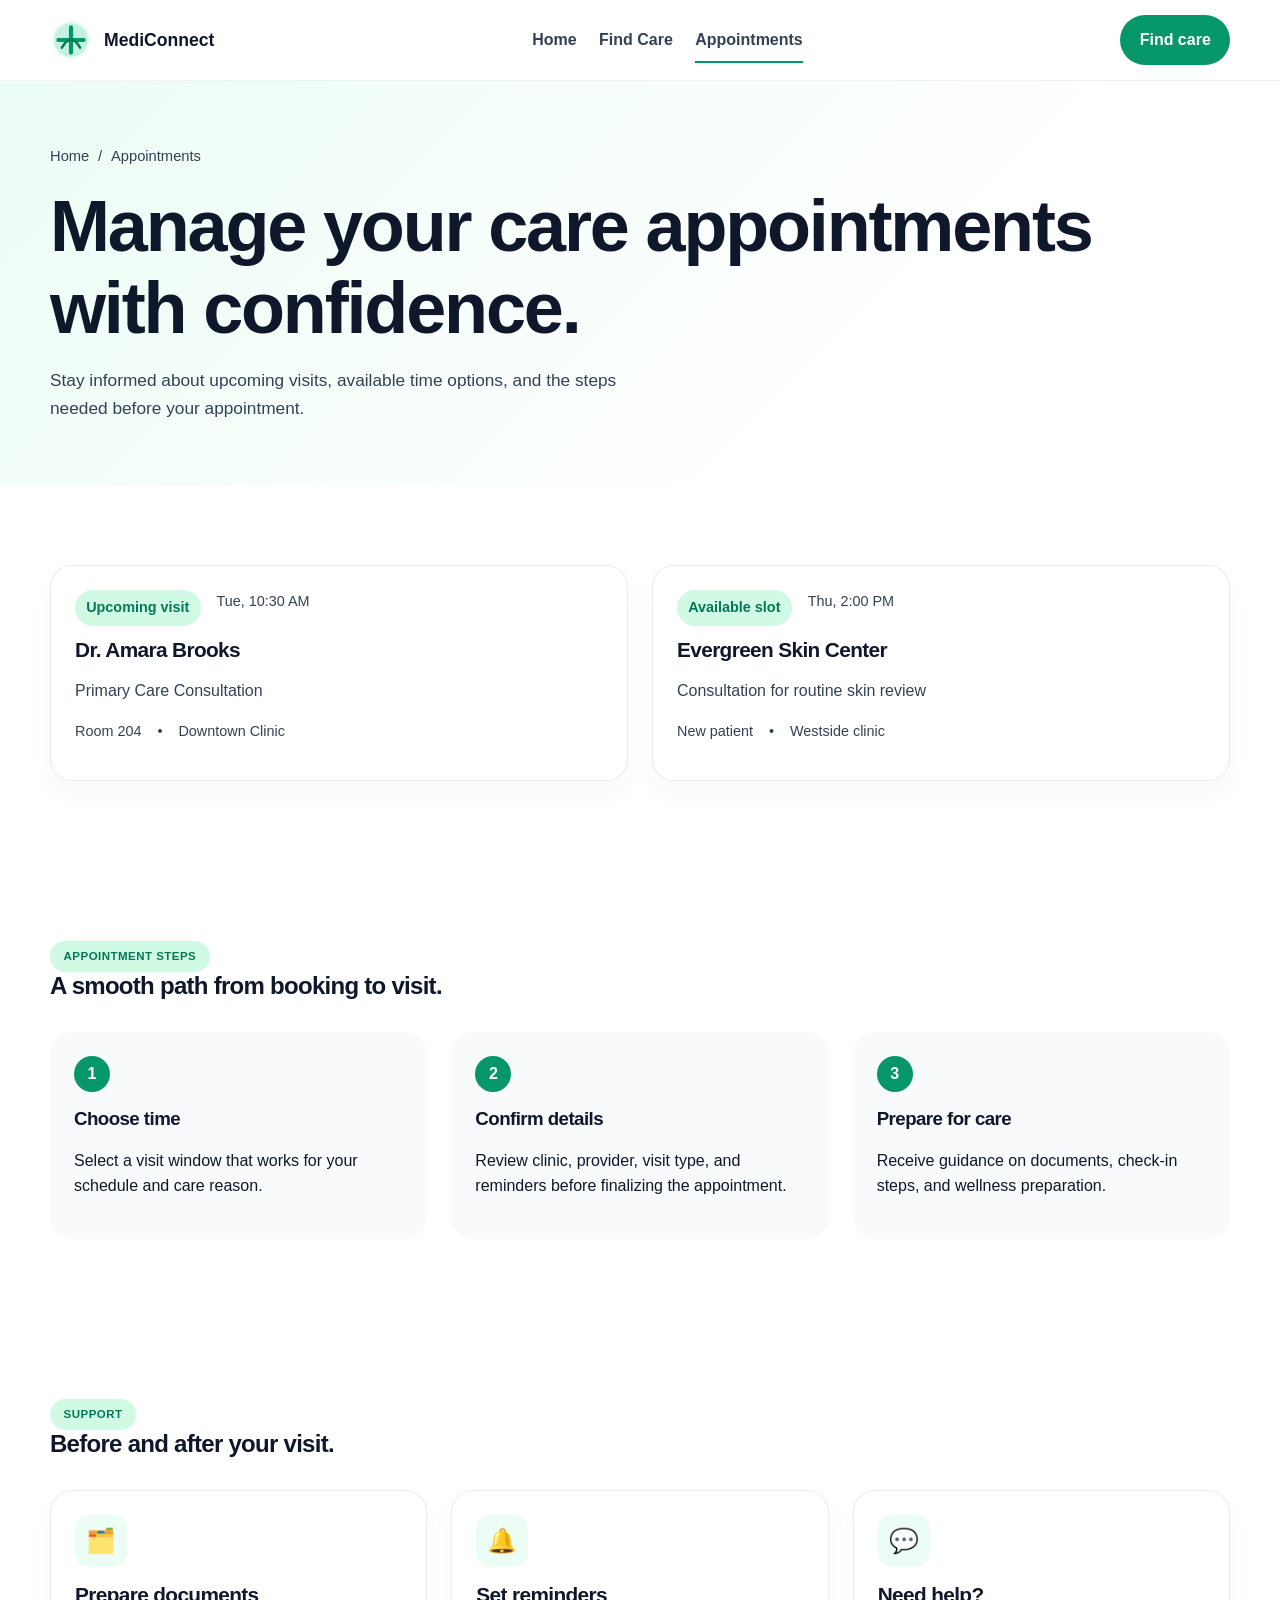
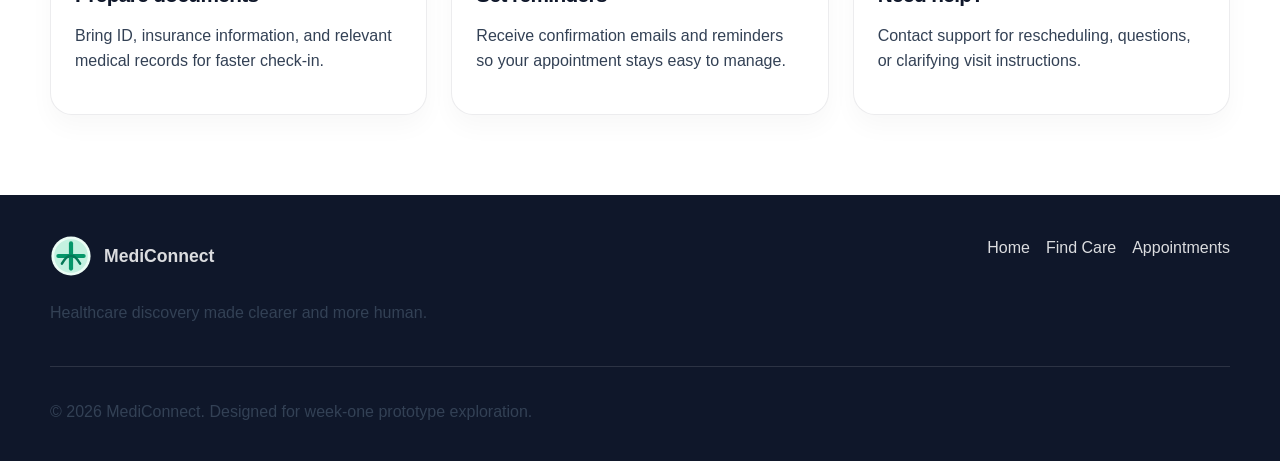
==== appointments.html @ f82d3885 "Initialize MediConnect Week 1 prototype" ====
<!DOCTYPE html>
<html lang="en">
  <head>
    <meta charset="UTF-8" />
    <meta name="viewport" content="width=device-width, initial-scale=1.0" />
    <meta name="description" content="Review upcoming appointment information and scheduling steps in the MediConnect prototype." />
    <title>MediConnect | Appointments</title>
    <link rel="stylesheet" href="css/styles.css" />
  </head>
  <body>
    <a class="skip-link" href="#main-content">Skip to content</a>

    <header class="site-header">
      <div class="container header-inner">
        <a href="index.html" aria-label="MediConnect home" class="brand">
          <img src="assets/medi-connect-mark.svg" alt="MediConnect mark" class="brand-mark" />
          <span>MediConnect</span>
        </a>

        <nav class="main-nav" aria-label="Primary navigation">
          <a href="index.html">Home</a>
          <a href="find-care.html">Find Care</a>
          <a href="appointments.html" class="active">Appointments</a>
        </nav>

        <a href="find-care.html" class="nav-cta">Find care</a>
      </div>
    </header>

    <main id="main-content">
      <section class="page-hero" aria-labelledby="appt-page-title">
        <div class="container">
          <div class="breadcrumbs" aria-label="Breadcrumb">
            <a href="index.html">Home</a>
            <span aria-hidden="true">/</span>
            <span>Appointments</span>
          </div>
          <h1 id="appt-page-title">Manage your care appointments with confidence.</h1>
          <p class="lead">Stay informed about upcoming visits, available time options, and the steps needed before your appointment.</p>
        </div>
      </section>

      <section class="content-section" aria-labelledby="booking-title">
        <div class="container">
          <div class="appointment-grid" id="booking-title">
            <article class="appointment-card">
              <div class="meta-row">
                <span class="price-tag">Upcoming visit</span>
                <span>Tue, 10:30 AM</span>
              </div>
              <h3>Dr. Amara Brooks</h3>
              <p>Primary Care Consultation</p>
              <div class="meta-row">
                <span>Room 204</span>
                <span>•</span>
                <span>Downtown Clinic</span>
              </div>
            </article>

            <article class="appointment-card">
              <div class="meta-row">
                <span class="price-tag">Available slot</span>
                <span>Thu, 2:00 PM</span>
              </div>
              <h3>Evergreen Skin Center</h3>
              <p>Consultation for routine skin review</p>
              <div class="meta-row">
                <span>New patient</span>
                <span>•</span>
                <span>Westside clinic</span>
              </div>
            </article>
          </div>
        </div>
      </section>

      <section class="content-section" aria-labelledby="steps-title">
        <div class="container">
          <div class="section-heading">
            <span class="eyebrow">Appointment steps</span>
            <h2 id="steps-title">A smooth path from booking to visit.</h2>
          </div>

          <div class="steps">
            <article class="step">
              <div class="step-number" aria-hidden="true">1</div>
              <h3>Choose time</h3>
              <p>Select a visit window that works for your schedule and care reason.</p>
            </article>
            <article class="step">
              <div class="step-number" aria-hidden="true">2</div>
              <h3>Confirm details</h3>
              <p>Review clinic, provider, visit type, and reminders before finalizing the appointment.</p>
            </article>
            <article class="step">
              <div class="step-number" aria-hidden="true">3</div>
              <h3>Prepare for care</h3>
              <p>Receive guidance on documents, check-in steps, and wellness preparation.</p>
            </article>
          </div>
        </div>
      </section>

      <section class="content-section" aria-labelledby="support-title">
        <div class="container">
          <div class="section-heading">
            <span class="eyebrow">Support</span>
            <h2 id="support-title">Before and after your visit.</h2>
          </div>

          <div class="support-grid">
            <article class="support-card">
              <div class="icon" aria-hidden="true">🗂️</div>
              <h3>Prepare documents</h3>
              <p>Bring ID, insurance information, and relevant medical records for faster check-in.</p>
            </article>
            <article class="support-card">
              <div class="icon" aria-hidden="true">🔔</div>
              <h3>Set reminders</h3>
              <p>Receive confirmation emails and reminders so your appointment stays easy to manage.</p>
            </article>
            <article class="support-card">
              <div class="icon" aria-hidden="true">💬</div>
              <h3>Need help?</h3>
              <p>Contact support for rescheduling, questions, or clarifying visit instructions.</p>
            </article>
          </div>
        </div>
      </section>
    </main>

    <footer class="site-footer">
      <div class="container footer-inner">
        <div>
          <a href="index.html" class="brand" aria-label="MediConnect home">
            <img src="assets/medi-connect-mark.svg" alt="MediConnect logo" class="brand-mark" />
            <span>MediConnect</span>
          </a>
          <p>Healthcare discovery made clearer and more human.</p>
        </div>

        <nav aria-label="Footer navigation" class="footer-links">
          <a href="index.html">Home</a>
          <a href="find-care.html">Find Care</a>
          <a href="appointments.html">Appointments</a>
        </nav>
      </div>

      <div class="container footer-meta">
        <p>© 2026 MediConnect. Designed for week-one prototype exploration.</p>
      </div>
    </footer>
  </body>
</html>
---- css/styles.css ----
:root {
  --emerald-50: #ECFDF5;
  --emerald-100: #D1FAE5;
  --emerald-500: #10B981;
  --emerald-600: #059669;
  --emerald-700: #047857;
  --slate-50: #F8FAFC;
  --slate-100: #F1F5F9;
  --slate-700: #334155;
  --slate-900: #0F172A;
  --white: #FFFFFF;
  --shadow: 0 18px 30px rgba(15, 23, 42, 0.08);
  --radius-lg: 22px;
  --radius-md: 16px;
  --radius-sm: 12px;
  --container: 1180px;
}

* { box-sizing: border-box; }

html { scroll-behavior: smooth; }

body {
  margin: 0;
  font-family: "Segoe UI", "Inter", sans-serif;
  background: var(--white);
  color: var(--slate-900);
  line-height: 1.6;
}

a { color: inherit; text-decoration: none; }

img { max-width: 100%; display: block; }

.container {
  width: min(var(--container), calc(100% - 2rem));
  margin-inline: auto;
}

.skip-link {
  position: absolute;
  left: -999px;
  top: 0;
}

.skip-link:focus {
  left: 1rem;
  top: 1rem;
  background: var(--emerald-600);
  color: var(--white);
  padding: 0.75rem 1rem;
  z-index: 100;
}

.site-header {
  position: sticky;
  top: 0;
  z-index: 20;
  background: rgba(255,255,255,0.92);
  backdrop-filter: blur(8px);
  border-bottom: 1px solid rgba(15,23,42,0.06);
}

.header-inner {
  display: flex;
  align-items: center;
  justify-content: space-between;
  min-height: 80px;
  gap: 1rem;
}

.brand {
  display: inline-flex;
  align-items: center;
  gap: 0.75rem;
  font-weight: 700;
  font-size: 1.1rem;
}

.brand-mark {
  width: 42px;
  height: 42px;
}

.main-nav {
  display: flex;
  align-items: center;
  gap: 1.4rem;
  font-weight: 600;
  color: var(--slate-700);
}

.main-nav a {
  position: relative;
  padding: 0.5rem 0;
}

.main-nav a::after {
  content: "";
  position: absolute;
  left: 0;
  bottom: -2px;
  width: 100%;
  height: 2px;
  background: var(--emerald-600);
  transform: scaleX(0);
  transition: transform 0.2s ease;
}

.main-nav a:hover::after,
.main-nav a:focus-visible::after,
.main-nav a.active::after {
  transform: scaleX(1);
}

.nav-cta {
  display: inline-block;
  background: var(--emerald-600);
  color: var(--white);
  padding: 0.75rem 1.2rem;
  border-radius: 999px;
  font-weight: 700;
}

.hero {
  background: linear-gradient(135deg, var(--emerald-50) 0%, #ffffff 62%);
  padding: 5rem 0 4rem;
}

.hero-grid {
  display: grid;
  grid-template-columns: 1.2fr 0.8fr;
  gap: 2.5rem;
  align-items: center;
}

.eyebrow {
  display: inline-block;
  background: var(--emerald-100);
  color: var(--emerald-700);
  border-radius: 999px;
  padding: 0.4rem 0.85rem;
  font-weight: 700;
  letter-spacing: 0.04em;
  text-transform: uppercase;
  font-size: 0.72rem;
}

h1, h2, h3 {
  margin-top: 0;
  line-height: 1.15;
  letter-spacing: -0.03em;
}

h1 {
  font-size: clamp(2.8rem, 6vw, 4.5rem);
  margin: 1rem 0 1rem;
}

.lead {
  font-size: 1.08rem;
  color: var(--slate-700);
  max-width: 60ch;
}

.hero-actions {
  display: flex;
  gap: 1rem;
  flex-wrap: wrap;
  margin-top: 2rem;
}

.button {
  display: inline-flex;
  align-items: center;
  justify-content: center;
  padding: 0.9rem 1.4rem;
  border-radius: 999px;
  font-weight: 700;
  border: 1px solid transparent;
  transition: transform 0.2s ease, box-shadow 0.2s ease;
}

.button:hover,
.button:focus-visible {
  transform: translateY(-1px);
}

.button.primary {
  background: var(--emerald-600);
  color: var(--white);
  box-shadow: 0 12px 18px rgba(5, 150, 105, 0.2);
}

.button.secondary {
  border-color: rgba(5, 150, 105, 0.2);
  background: var(--white);
  color: var(--slate-900);
}

.hero-panel {
  background: var(--white);
  border-radius: var(--radius-lg);
  box-shadow: var(--shadow);
  padding: 1.3rem;
  border: 1px solid rgba(15,23,42,0.04);
}

.doctor-card {
  background: linear-gradient(180deg, var(--emerald-50) 0%, var(--white) 100%);
  border-radius: 20px;
  padding: 1.25rem;
  border: 1px solid rgba(16, 185, 129, 0.12);
}

.doctor-figure {
  display: flex;
  justify-content: center;
  margin-bottom: 1rem;
}

.doctor-figure .profile {
  width: 88px;
  height: 88px;
  border-radius: 50%;
  background: linear-gradient(135deg, var(--emerald-100), var(--emerald-500));
  display: grid;
  place-items: center;
  font-size: 2rem;
  color: var(--white);
  font-weight: 700;
}

.stat-strip {
  display: grid;
  grid-template-columns: repeat(3, minmax(0, 1fr));
  gap: 1rem;
  margin-top: 1rem;
}

.stat-item {
  background: var(--slate-50);
  border-radius: var(--radius-md);
  padding: 0.9rem;
  text-align: center;
}

.stat-item strong {
  display: block;
  font-size: 1.5rem;
  color: var(--emerald-700);
}

.content-section {
  padding: 5rem 0;
}

.section-heading {
  max-width: 680px;
  margin-bottom: 2rem;
}

.section-heading p {
  color: var(--slate-700);
}

.card-grid {
  display: grid;
  grid-template-columns: repeat(3, minmax(0, 1fr));
  gap: 1.5rem;
}

.info-card,
.provider-card,
.appointment-card,
.support-card {
  background: var(--white);
  border: 1px solid rgba(15,23,42,0.08);
  border-radius: var(--radius-lg);
  padding: 1.5rem;
  box-shadow: 0 12px 24px rgba(15,23,42,0.03);
}

.info-card .icon,
.support-card .icon {
  width: 52px;
  height: 52px;
  border-radius: 14px;
  display: grid;
  place-items: center;
  background: var(--emerald-50);
  color: var(--emerald-700);
  font-size: 1.5rem;
  margin-bottom: 1rem;
}

.info-card h3,
.provider-card h3,
.appointment-card h3,
.support-card h3 {
  margin-bottom: 0.7rem;
  font-size: 1.3rem;
}

.info-card p,
.provider-card p,
.appointment-card p,
.support-card p,
.site-footer p,
.list,
.benefit-list li {
  color: var(--slate-700);
}

.steps {
  display: grid;
  grid-template-columns: repeat(3, minmax(0, 1fr));
  gap: 1.5rem;
}

.step {
  position: relative;
  background: var(--slate-50);
  border-radius: var(--radius-lg);
  padding: 1.5rem;
}

.step-number {
  width: 36px;
  height: 36px;
  border-radius: 50%;
  background: var(--emerald-600);
  color: var(--white);
  display: grid;
  place-items: center;
  font-weight: 700;
  margin-bottom: 1rem;
}

.cta-banner {
  background: linear-gradient(135deg, var(--emerald-600), var(--emerald-700));
  padding: 2rem;
  border-radius: 30px;
  display: flex;
  justify-content: space-between;
  align-items: center;
  gap: 1rem;
  color: var(--white);
  box-shadow: 0 18px 30px rgba(5, 150, 105, 0.28);
}

.cta-banner .button.secondary {
  background: rgba(255,255,255,0.14);
  color: var(--white);
  border-color: rgba(255,255,255,0.3);
}

.page-hero {
  background: linear-gradient(135deg, var(--emerald-50), #ffffff 70%);
  padding: 4rem 0 2.8rem;
}

.breadcrumbs {
  display: flex;
  align-items: center;
  gap: 0.55rem;
  font-size: 0.92rem;
  color: var(--slate-700);
  margin-bottom: 1rem;
}

.filter-bar {
  display: flex;
  gap: 1rem;
  flex-wrap: wrap;
  margin-bottom: 2rem;
}

.filter-pill,
.chip {
  background: var(--white);
  border: 1px solid rgba(15,23,42,0.08);
  color: var(--slate-700);
  border-radius: 999px;
  padding: 0.7rem 1rem;
  font-weight: 600;
}

.filter-pill.active,
.chip.active {
  background: var(--emerald-50);
  color: var(--emerald-700);
  border-color: rgba(16, 185, 129, 0.2);
}

.provider-grid,
.appointment-grid,
.support-grid {
  display: grid;
  gap: 1.5rem;
}

.provider-grid {
  grid-template-columns: repeat(2, minmax(0,1fr));
}

.appointment-grid {
  grid-template-columns: repeat(2, minmax(0,1fr));
}

.support-grid {
  grid-template-columns: repeat(3, minmax(0,1fr));
}

.meta-row {
  display: flex;
  gap: 1rem;
  flex-wrap: wrap;
  color: var(--slate-700);
  font-size: 0.9rem;
  margin-bottom: 0.8rem;
}

.price-tag {
  display: inline-block;
  background: var(--emerald-100);
  color: var(--emerald-700);
  border-radius: 999px;
  padding: 0.4rem 0.7rem;
  font-weight: 700;
}

.site-footer {
  background: var(--slate-900);
  color: rgba(255,255,255,0.85);
  padding: 2.5rem 0 1.25rem;
}

.footer-inner {
  display: flex;
  justify-content: space-between;
  gap: 1.5rem;
  flex-wrap: wrap;
  margin-bottom: 1.5rem;
}

.footer-links {
  display: flex;
  gap: 1rem;
  flex-wrap: wrap;
}

.footer-meta {
  border-top: 1px solid rgba(255,255,255,0.12);
  padding-top: 1rem;
}

@media (max-width: 900px) {
  .hero-grid,
  .provider-grid,
  .appointment-grid,
  .support-grid,
  .card-grid,
  .steps {
    grid-template-columns: 1fr;
  }

  .header-inner {
    flex-wrap: wrap;
    justify-content: center;
    padding: 0.8rem 0;
  }

  .main-nav {
    justify-content: center;
    flex-wrap: wrap;
  }

  .cta-banner {
    flex-direction: column;
    align-items: flex-start;
  }
}
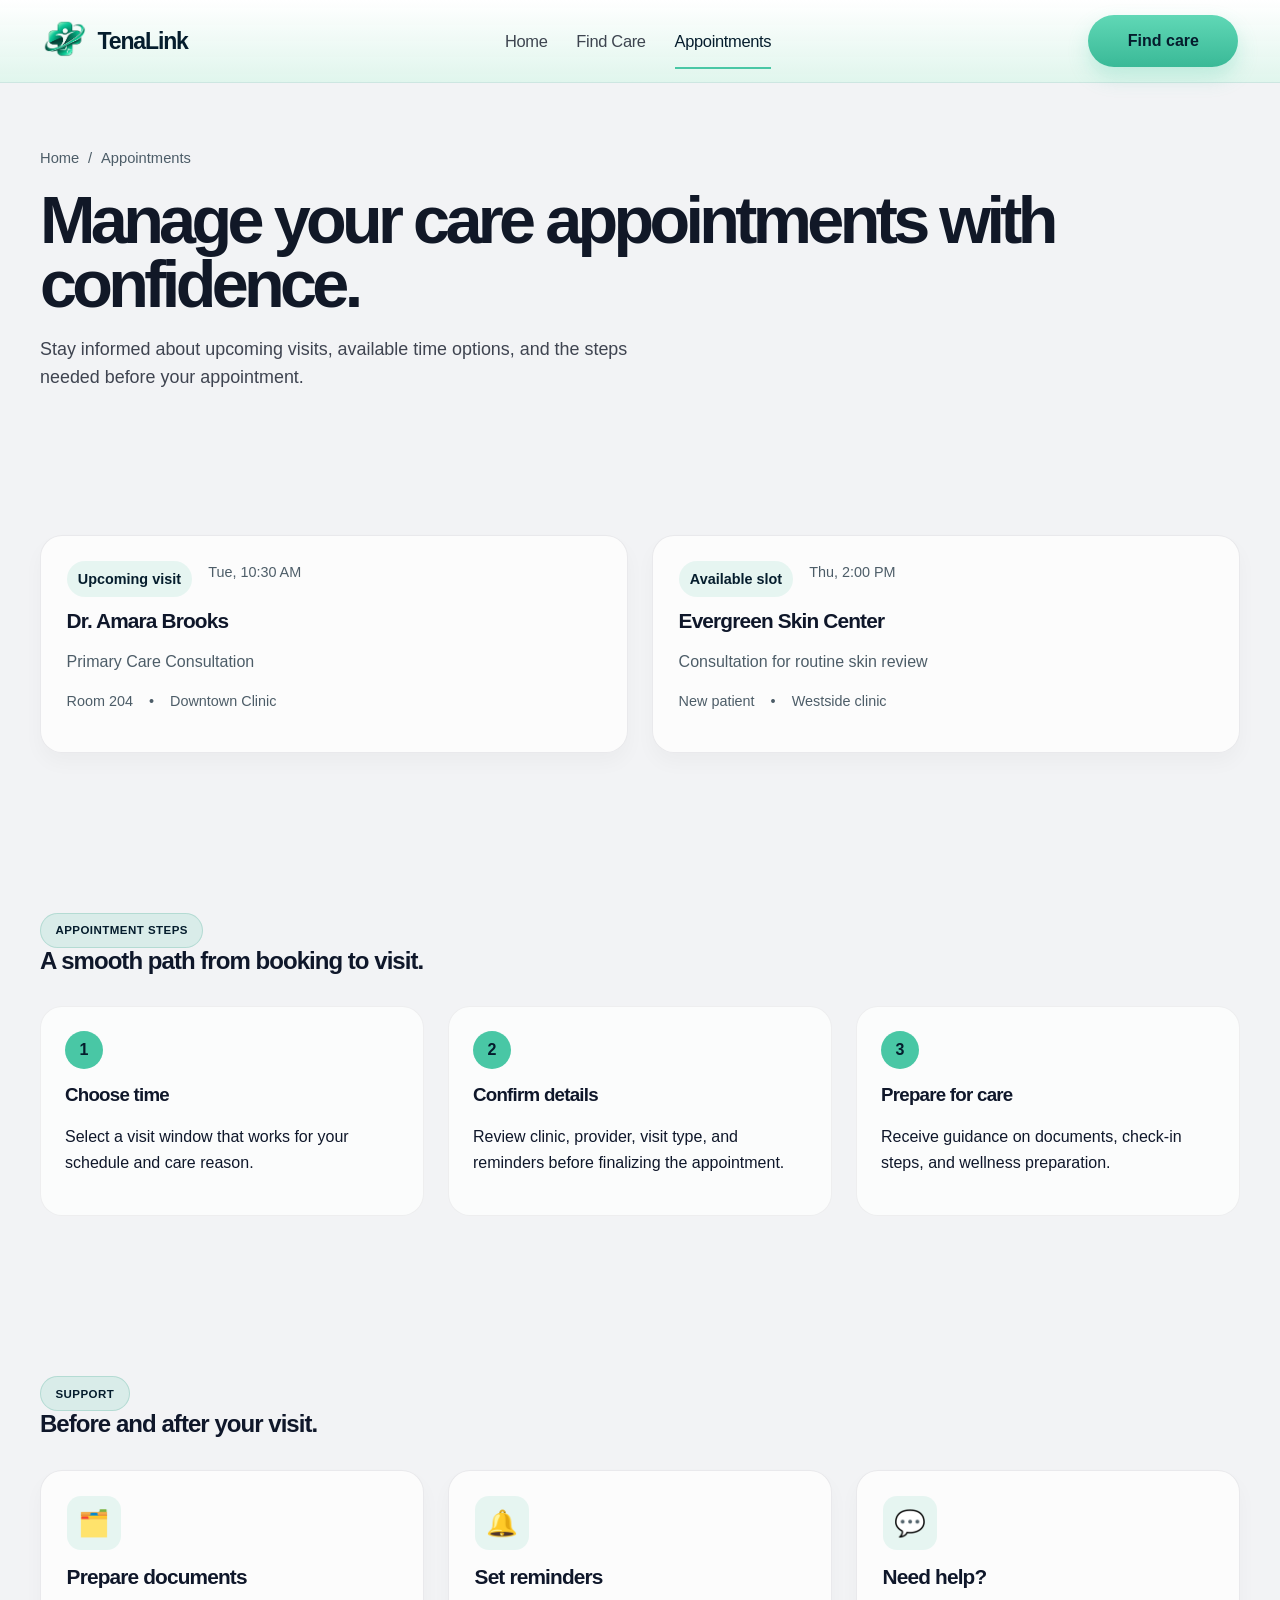
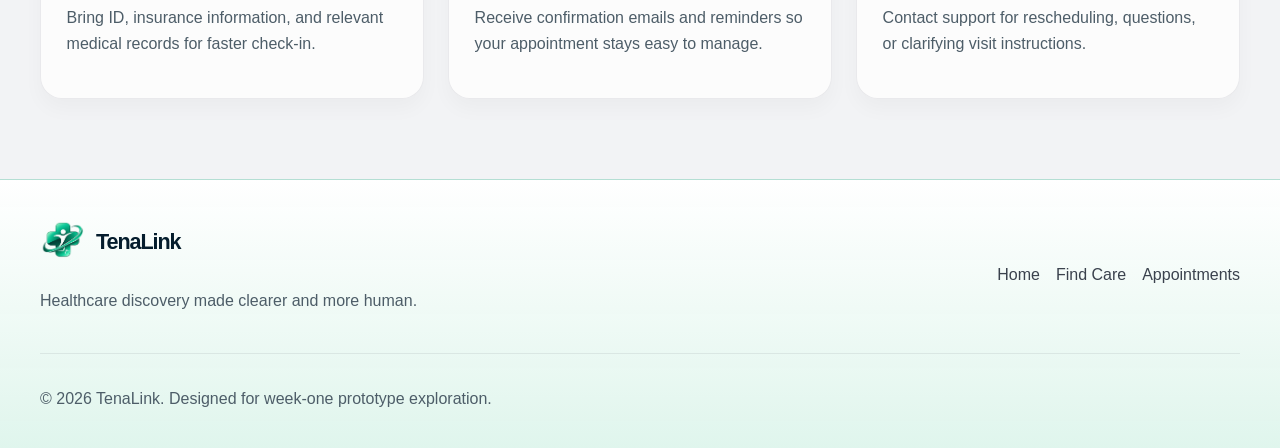
==== commit 269cbae8: "Complete TenaLink Week 1 foundation" ====
--- a/appointments.html
+++ b/appointments.html
@@ -3,8 +3,9 @@
   <head>
     <meta charset="UTF-8" />
     <meta name="viewport" content="width=device-width, initial-scale=1.0" />
-    <meta name="description" content="Review upcoming appointment information and scheduling steps in the MediConnect prototype." />
-    <title>MediConnect | Appointments</title>
+    <meta name="description" content="Review upcoming appointment information and scheduling steps in the TenaLink prototype." />
+    <title>TenaLink | Appointments</title>
+    <link rel="icon" type="image/png" href="assets/TenaLink.png" />
     <link rel="stylesheet" href="css/styles.css" />
   </head>
   <body>
@@ -12,12 +13,18 @@
 
     <header class="site-header">
       <div class="container header-inner">
-        <a href="index.html" aria-label="MediConnect home" class="brand">
-          <img src="assets/medi-connect-mark.svg" alt="MediConnect mark" class="brand-mark" />
-          <span>MediConnect</span>
+        <a href="index.html" aria-label="TenaLink home" class="brand">
+          <img src="assets/TenaLink.png" alt="" class="brand-mark" />
+          <span>TenaLink</span>
         </a>
 
-        <nav class="main-nav" aria-label="Primary navigation">
+        <button class="nav-toggle" type="button" aria-expanded="false" aria-controls="primary-nav" aria-label="Open menu">
+          <span></span>
+          <span></span>
+          <span></span>
+        </button>
+
+        <nav id="primary-nav" class="main-nav" aria-label="Primary navigation">
           <a href="index.html">Home</a>
           <a href="find-care.html">Find Care</a>
           <a href="appointments.html" class="active">Appointments</a>
@@ -132,9 +139,9 @@
     <footer class="site-footer">
       <div class="container footer-inner">
         <div>
-          <a href="index.html" class="brand" aria-label="MediConnect home">
-            <img src="assets/medi-connect-mark.svg" alt="MediConnect logo" class="brand-mark" />
-            <span>MediConnect</span>
+          <a href="index.html" class="brand" aria-label="TenaLink home">
+            <img src="assets/TenaLink.png" alt="" class="brand-mark" />
+            <span>TenaLink</span>
           </a>
           <p>Healthcare discovery made clearer and more human.</p>
         </div>
@@ -147,8 +154,9 @@
       </div>
 
       <div class="container footer-meta">
-        <p>© 2026 MediConnect. Designed for week-one prototype exploration.</p>
+        <p>© 2026 TenaLink. Designed for week-one prototype exploration.</p>
       </div>
     </footer>
+    <script src="js/navigation.js" defer></script>
   </body>
 </html>
--- a/css/styles.css
+++ b/css/styles.css
@@ -1,19 +1,24 @@
 :root {
-  --emerald-50: #ECFDF5;
-  --emerald-100: #D1FAE5;
-  --emerald-500: #10B981;
-  --emerald-600: #059669;
-  --emerald-700: #047857;
-  --slate-50: #F8FAFC;
-  --slate-100: #F1F5F9;
-  --slate-700: #334155;
-  --slate-900: #0F172A;
-  --white: #FFFFFF;
-  --shadow: 0 18px 30px rgba(15, 23, 42, 0.08);
+  --navy-900: #051d2d;
+  --navy-800: #0a2336;
+  --navy-700: #102f4a;
+  --green-100: #d9f7ee;
+  --green-200: #bbf0df;
+  --green-300: #8fe7cf;
+  --green-400: #5fd9b4;
+  --green-500: #49c7a5;
+  --green-600: #2fae8d;
+  --green-700: #1e8f78;
+  --slate-50: #f5f7f8;
+  --slate-100: #eef2f4;
+  --slate-700: #4d5d68;
+  --slate-900: #0f172a;
+  --white: #ffffff;
+  --shadow: 0 18px 30px rgba(5, 29, 45, 0.12);
   --radius-lg: 22px;
   --radius-md: 16px;
   --radius-sm: 12px;
-  --container: 1180px;
+  --container: 1200px;
 }
 
 * { box-sizing: border-box; }
@@ -23,7 +28,7 @@
 body {
   margin: 0;
   font-family: "Segoe UI", "Inter", sans-serif;
-  background: var(--white);
+  background: #f2f3f5;
   color: var(--slate-900);
   line-height: 1.6;
 }
@@ -46,7 +51,7 @@
 .skip-link:focus {
   left: 1rem;
   top: 1rem;
-  background: var(--emerald-600);
+  background: var(--green-600);
   color: var(--white);
   padding: 0.75rem 1rem;
   z-index: 100;
@@ -56,17 +61,17 @@
   position: sticky;
   top: 0;
   z-index: 20;
-  background: rgba(255,255,255,0.92);
-  backdrop-filter: blur(8px);
-  border-bottom: 1px solid rgba(15,23,42,0.06);
+  background: linear-gradient(180deg, rgba(255,255,255,0.98), rgba(223, 245, 236, 0.96));
+  border-bottom: 1px solid rgba(31, 143, 120, 0.22);
 }
 
 .header-inner {
   display: flex;
   align-items: center;
   justify-content: space-between;
-  min-height: 80px;
+  min-height: 82px;
   gap: 1rem;
+  padding: 0 0.1rem;
 }
 
 .brand {
@@ -74,37 +79,74 @@
   align-items: center;
   gap: 0.75rem;
   font-weight: 700;
-  font-size: 1.1rem;
+  font-size: clamp(1.3rem, 1.8vw, 1.6rem);
+  color: var(--navy-900);
+  letter-spacing: -0.05em;
 }
 
 .brand-mark {
-  width: 42px;
-  height: 42px;
-}
+  width: 44px;
+  height: 44px;
+  object-fit: contain;
+}
+
+.nav-toggle {
+  display: none;
+  width: 44px;
+  height: 44px;
+  border: 1px solid rgba(17, 24, 39, 0.12);
+  border-radius: 12px;
+  background: rgba(255,255,255,0.9);
+  cursor: pointer;
+  position: relative;
+}
+
+.nav-toggle span {
+  position: absolute;
+  left: 50%;
+  width: 18px;
+  height: 2px;
+  background: var(--navy-900);
+  border-radius: 2px;
+  transform: translateX(-50%);
+}
+
+.nav-toggle span:nth-child(1) { top: 15px; }
+.nav-toggle span:nth-child(2) { top: 21px; }
+.nav-toggle span:nth-child(3) { top: 27px; }
 
 .main-nav {
   display: flex;
   align-items: center;
-  gap: 1.4rem;
-  font-weight: 600;
-  color: var(--slate-700);
+  gap: 1.8rem;
+  font-weight: 500;
+  color: rgba(17, 24, 39, 0.82);
+  font-size: 1.03rem;
 }
 
 .main-nav a {
   position: relative;
-  padding: 0.5rem 0;
+  padding: 0.45rem 0;
+  color: rgba(17, 24, 39, 0.8);
+  letter-spacing: -0.02em;
 }
 
 .main-nav a::after {
   content: "";
   position: absolute;
   left: 0;
-  bottom: -2px;
+  bottom: -8px;
   width: 100%;
   height: 2px;
-  background: var(--emerald-600);
+  background: var(--green-500);
   transform: scaleX(0);
   transition: transform 0.2s ease;
+}
+
+.main-nav a:hover,
+.main-nav a:focus-visible,
+.main-nav a.active {
+  color: var(--navy-900);
 }
 
 .main-nav a:hover::after,
@@ -115,16 +157,23 @@
 
 .nav-cta {
   display: inline-block;
-  background: var(--emerald-600);
-  color: var(--white);
-  padding: 0.75rem 1.2rem;
+  background: linear-gradient(180deg, rgba(96, 216, 182, 1), rgba(58, 185, 151, 1));
+  color: var(--navy-900);
+  padding: 0.85rem 1.5rem;
   border-radius: 999px;
   font-weight: 700;
+  box-shadow: 0 10px 20px rgba(73, 199, 165, 0.26);
+  min-width: 150px;
+  text-align: center;
+}
+
+.site-footer .brand {
+  font-size: 1.35rem;
 }
 
 .hero {
-  background: linear-gradient(135deg, var(--emerald-50) 0%, #ffffff 62%);
-  padding: 5rem 0 4rem;
+  background: #f2f3f5;
+  padding: 4rem 0 3.5rem;
 }
 
 .hero-grid {
@@ -134,12 +183,17 @@
   align-items: center;
 }
 
+.hero-grid > * {
+  min-width: 0;
+}
+
 .eyebrow {
   display: inline-block;
-  background: var(--emerald-100);
-  color: var(--emerald-700);
+  background: rgba(73, 199, 165, 0.15);
+  color: var(--navy-900);
+  border: 1px solid rgba(31, 143, 120, 0.2);
   border-radius: 999px;
-  padding: 0.4rem 0.85rem;
+  padding: 0.45rem 0.9rem;
   font-weight: 700;
   letter-spacing: 0.04em;
   text-transform: uppercase;
@@ -148,18 +202,21 @@
 
 h1, h2, h3 {
   margin-top: 0;
-  line-height: 1.15;
-  letter-spacing: -0.03em;
+  line-height: 1.1;
+  letter-spacing: -0.04em;
 }
 
 h1 {
-  font-size: clamp(2.8rem, 6vw, 4.5rem);
-  margin: 1rem 0 1rem;
+  font-size: clamp(2.75rem, 5.2vw, 6rem);
+  margin: 1.15rem 0 1rem;
+  color: #111827;
+  line-height: 0.96;
+  letter-spacing: -0.07em;
 }
 
 .lead {
-  font-size: 1.08rem;
-  color: var(--slate-700);
+  font-size: 1.12rem;
+  color: rgba(17, 24, 39, 0.8);
   max-width: 60ch;
 }
 
@@ -174,11 +231,13 @@
   display: inline-flex;
   align-items: center;
   justify-content: center;
-  padding: 0.9rem 1.4rem;
+  min-height: 58px;
+  padding: 0.9rem 1.5rem;
   border-radius: 999px;
   font-weight: 700;
   border: 1px solid transparent;
   transition: transform 0.2s ease, box-shadow 0.2s ease;
+  font-size: 1.08rem;
 }
 
 .button:hover,
@@ -187,30 +246,32 @@
 }
 
 .button.primary {
-  background: var(--emerald-600);
-  color: var(--white);
-  box-shadow: 0 12px 18px rgba(5, 150, 105, 0.2);
+  background: linear-gradient(180deg, rgba(96, 216, 182, 1), rgba(58, 185, 151, 1));
+  color: var(--navy-900);
+  box-shadow: 0 12px 18px rgba(73, 199, 165, 0.2);
 }
 
 .button.secondary {
-  border-color: rgba(5, 150, 105, 0.2);
-  background: var(--white);
+  border-color: rgba(17, 24, 39, 0.2);
+  background: rgba(255,255,255,0.7);
   color: var(--slate-900);
 }
 
 .hero-panel {
-  background: var(--white);
-  border-radius: var(--radius-lg);
+  background: rgba(255,255,255,0.7);
+  border-radius: 26px;
   box-shadow: var(--shadow);
   padding: 1.3rem;
-  border: 1px solid rgba(15,23,42,0.04);
+  border: 1px solid rgba(17,24,39,0.05);
+  max-width: 560px;
+  margin-left: auto;
 }
 
 .doctor-card {
-  background: linear-gradient(180deg, var(--emerald-50) 0%, var(--white) 100%);
-  border-radius: 20px;
-  padding: 1.25rem;
-  border: 1px solid rgba(16, 185, 129, 0.12);
+  background: linear-gradient(180deg, rgba(73, 199, 165, 0.18) 0%, rgba(255,255,255,0.8) 100%);
+  border-radius: 24px;
+  padding: 1.5rem 1.5rem 1.35rem;
+  border: 1px solid rgba(73, 199, 165, 0.15);
 }
 
 .doctor-figure {
@@ -220,10 +281,10 @@
 }
 
 .doctor-figure .profile {
-  width: 88px;
-  height: 88px;
+  width: 92px;
+  height: 92px;
   border-radius: 50%;
-  background: linear-gradient(135deg, var(--emerald-100), var(--emerald-500));
+  background: linear-gradient(135deg, rgba(73, 199, 165, 0.9), rgba(31, 143, 120, 1));
   display: grid;
   place-items: center;
   font-size: 2rem;
@@ -235,20 +296,28 @@
   display: grid;
   grid-template-columns: repeat(3, minmax(0, 1fr));
   gap: 1rem;
-  margin-top: 1rem;
+  margin-top: 1.2rem;
 }
 
 .stat-item {
-  background: var(--slate-50);
+  min-width: 0;
+  background: rgba(255,255,255,0.75);
   border-radius: var(--radius-md);
-  padding: 0.9rem;
+  padding: 0.9rem 0.75rem;
   text-align: center;
 }
 
 .stat-item strong {
   display: block;
-  font-size: 1.5rem;
-  color: var(--emerald-700);
+  font-size: clamp(1.4rem, 2.2vw, 2rem);
+  color: var(--navy-900);
+  letter-spacing: -0.05em;
+}
+
+.stat-item span {
+  display: block;
+  font-size: 0.9rem;
+  line-height: 1.35;
 }
 
 .content-section {
@@ -274,23 +343,23 @@
 .provider-card,
 .appointment-card,
 .support-card {
-  background: var(--white);
-  border: 1px solid rgba(15,23,42,0.08);
+  background: rgba(255,255,255,0.72);
+  border: 1px solid rgba(17,24,39,0.08);
   border-radius: var(--radius-lg);
-  padding: 1.5rem;
-  box-shadow: 0 12px 24px rgba(15,23,42,0.03);
+  padding: 1.6rem;
+  box-shadow: 0 10px 20px rgba(17,24,39,0.03);
 }
 
 .info-card .icon,
 .support-card .icon {
-  width: 52px;
-  height: 52px;
+  width: 54px;
+  height: 54px;
   border-radius: 14px;
   display: grid;
   place-items: center;
-  background: var(--emerald-50);
-  color: var(--emerald-700);
-  font-size: 1.5rem;
+  background: rgba(73, 199, 165, 0.12);
+  color: var(--green-700);
+  font-size: 1.6rem;
   margin-bottom: 1rem;
 }
 
@@ -320,17 +389,18 @@
 
 .step {
   position: relative;
-  background: var(--slate-50);
+  background: rgba(255,255,255,0.7);
+  border: 1px solid rgba(17,24,39,0.06);
   border-radius: var(--radius-lg);
   padding: 1.5rem;
 }
 
 .step-number {
-  width: 36px;
-  height: 36px;
+  width: 38px;
+  height: 38px;
   border-radius: 50%;
-  background: var(--emerald-600);
-  color: var(--white);
+  background: var(--green-500);
+  color: var(--navy-900);
   display: grid;
   place-items: center;
   font-weight: 700;
@@ -338,7 +408,7 @@
 }
 
 .cta-banner {
-  background: linear-gradient(135deg, var(--emerald-600), var(--emerald-700));
+  background: linear-gradient(135deg, var(--green-500), var(--green-700));
   padding: 2rem;
   border-radius: 30px;
   display: flex;
@@ -346,17 +416,17 @@
   align-items: center;
   gap: 1rem;
   color: var(--white);
-  box-shadow: 0 18px 30px rgba(5, 150, 105, 0.28);
+  box-shadow: 0 18px 30px rgba(31, 143, 120, 0.22);
 }
 
 .cta-banner .button.secondary {
-  background: rgba(255,255,255,0.14);
+  background: rgba(255,255,255,0.15);
   color: var(--white);
   border-color: rgba(255,255,255,0.3);
 }
 
 .page-hero {
-  background: linear-gradient(135deg, var(--emerald-50), #ffffff 70%);
+  background: #f2f3f5;
   padding: 4rem 0 2.8rem;
 }
 
@@ -378,7 +448,7 @@
 
 .filter-pill,
 .chip {
-  background: var(--white);
+  background: rgba(255,255,255,0.7);
   border: 1px solid rgba(15,23,42,0.08);
   color: var(--slate-700);
   border-radius: 999px;
@@ -388,9 +458,9 @@
 
 .filter-pill.active,
 .chip.active {
-  background: var(--emerald-50);
-  color: var(--emerald-700);
-  border-color: rgba(16, 185, 129, 0.2);
+  background: rgba(73, 199, 165, 0.12);
+  color: var(--navy-900);
+  border-color: rgba(31, 143, 120, 0.2);
 }
 
 .provider-grid,
@@ -423,22 +493,25 @@
 
 .price-tag {
   display: inline-block;
-  background: var(--emerald-100);
-  color: var(--emerald-700);
+  background: rgba(73, 199, 165, 0.12);
+  color: var(--navy-900);
   border-radius: 999px;
   padding: 0.4rem 0.7rem;
   font-weight: 700;
 }
 
 .site-footer {
-  background: var(--slate-900);
-  color: rgba(255,255,255,0.85);
+  background: linear-gradient(180deg, rgba(255,255,255,0.98), rgba(223, 245, 236, 0.96));
+  color: rgba(17, 24, 39, 0.8);
   padding: 2.5rem 0 1.25rem;
+  border-top: 1px solid rgba(31, 143, 120, 0.22);
+  margin-top: 0;
 }
 
 .footer-inner {
   display: flex;
   justify-content: space-between;
+  align-items: center;
   gap: 1.5rem;
   flex-wrap: wrap;
   margin-bottom: 1.5rem;
@@ -448,32 +521,59 @@
   display: flex;
   gap: 1rem;
   flex-wrap: wrap;
+  color: rgba(17, 24, 39, 0.82);
 }
 
 .footer-meta {
-  border-top: 1px solid rgba(255,255,255,0.12);
+  border-top: 1px solid rgba(17, 24, 39, 0.08);
   padding-top: 1rem;
 }
 
 @media (max-width: 900px) {
-  .hero-grid,
-  .provider-grid,
-  .appointment-grid,
-  .support-grid,
-  .card-grid,
-  .steps {
-    grid-template-columns: 1fr;
-  }
+  .hero-grid { grid-template-columns: minmax(0, 1fr); }
 
   .header-inner {
     flex-wrap: wrap;
-    justify-content: center;
+    justify-content: space-between;
     padding: 0.8rem 0;
   }
 
+  .nav-toggle {
+    display: block;
+    margin-left: auto;
+  }
+
   .main-nav {
-    justify-content: center;
-    flex-wrap: wrap;
+    display: none;
+    position: absolute;
+    top: 100%;
+    left: 0;
+    right: 0;
+    flex-direction: column;
+    align-items: stretch;
+    gap: 0;
+    padding: 0.5rem 1rem 1rem;
+    background: linear-gradient(180deg, rgba(255,255,255,0.99), rgba(223, 245, 236, 0.98));
+    border-bottom: 1px solid rgba(31, 143, 120, 0.22);
+    box-shadow: 0 14px 24px rgba(5, 29, 45, 0.1);
+  }
+
+  .main-nav.is-open {
+    display: flex;
+  }
+
+  .main-nav a {
+    padding: 0.8rem 0.5rem;
+  }
+
+  .main-nav a::after {
+    display: none;
+  }
+
+  .nav-cta {
+    min-width: 0;
+    padding: 0.7rem 0.9rem;
+    font-size: 0.85rem;
   }
 
   .cta-banner {
@@ -481,3 +581,168 @@
     align-items: flex-start;
   }
 }
+
+@media (min-width: 640px) and (max-width: 900px) {
+  .card-grid,
+  .steps,
+  .support-grid {
+    grid-template-columns: repeat(2, minmax(0, 1fr));
+  }
+}
+
+@media (max-width: 639px) {
+  .container {
+    width: min(var(--container), calc(100% - 2rem));
+  }
+
+  .hero {
+    padding: 2.75rem 0 2.5rem;
+  }
+
+  .hero-grid {
+    gap: 1.75rem;
+  }
+
+  .hero h1,
+  .page-hero h1 {
+    font-size: clamp(2.5rem, 10vw, 3.35rem);
+    line-height: 1;
+    letter-spacing: -0.06em;
+    overflow-wrap: break-word;
+  }
+
+  .lead {
+    font-size: 1rem;
+  }
+
+  .hero-actions {
+    gap: 0.7rem;
+    margin-top: 1.4rem;
+  }
+
+  .hero-actions .button {
+    flex: 1 1 100%;
+  }
+
+  .button {
+    min-height: 52px;
+    font-size: 1rem;
+  }
+
+  .hero-panel {
+    width: 100%;
+    padding: 0.75rem;
+  }
+
+  .doctor-card {
+    padding: 1.2rem 0.9rem 1rem;
+  }
+
+  .doctor-card h2 {
+    font-size: 1.35rem;
+  }
+
+  .stat-strip {
+    grid-template-columns: repeat(3, minmax(0, 1fr));
+    gap: 0.45rem;
+  }
+
+  .stat-item {
+    padding: 0.7rem 0.25rem;
+    overflow-wrap: anywhere;
+  }
+
+  .stat-item strong {
+    font-size: clamp(1.05rem, 5vw, 1.35rem);
+    letter-spacing: -0.04em;
+    white-space: nowrap;
+  }
+
+  .stat-item span {
+    font-size: 0.72rem;
+  }
+
+  .content-section {
+    padding: 3.25rem 0;
+  }
+
+  .section-heading {
+    margin-bottom: 1.5rem;
+  }
+
+  .card-grid,
+  .steps,
+  .provider-grid,
+  .appointment-grid,
+  .support-grid {
+    grid-template-columns: minmax(0, 1fr);
+    gap: 1rem;
+  }
+
+  .info-card,
+  .provider-card,
+  .appointment-card,
+  .support-card,
+  .step {
+    padding: 1.2rem;
+  }
+
+  .page-hero {
+    padding: 2.5rem 0 1.75rem;
+  }
+
+  .filter-bar {
+    gap: 0.55rem;
+    margin-bottom: 1.25rem;
+  }
+
+  .filter-pill,
+  .chip {
+    padding: 0.6rem 0.8rem;
+    font-size: 0.86rem;
+  }
+
+  .meta-row {
+    gap: 0.5rem;
+  }
+
+  .cta-banner {
+    padding: 1.4rem;
+    border-radius: 22px;
+    width: 100%;
+  }
+
+  .cta-banner h2 {
+    font-size: 1.65rem;
+  }
+
+  .site-footer {
+    padding: 2rem 0 1rem;
+  }
+
+  .footer-inner {
+    align-items: flex-start;
+    gap: 1rem;
+  }
+
+  .footer-links {
+    gap: 0.75rem;
+  }
+}
+
+@media (max-width: 380px) {
+  .header-inner {
+    gap: 0.45rem;
+  }
+
+  .brand { gap: 0.5rem; }
+  .brand-mark { width: 38px; height: 38px; }
+
+  .nav-cta {
+    padding: 0.65rem 0.65rem;
+    font-size: 0.75rem;
+  }
+
+  .stat-strip { gap: 0.3rem; }
+  .stat-item span { font-size: 0.68rem; }
+}
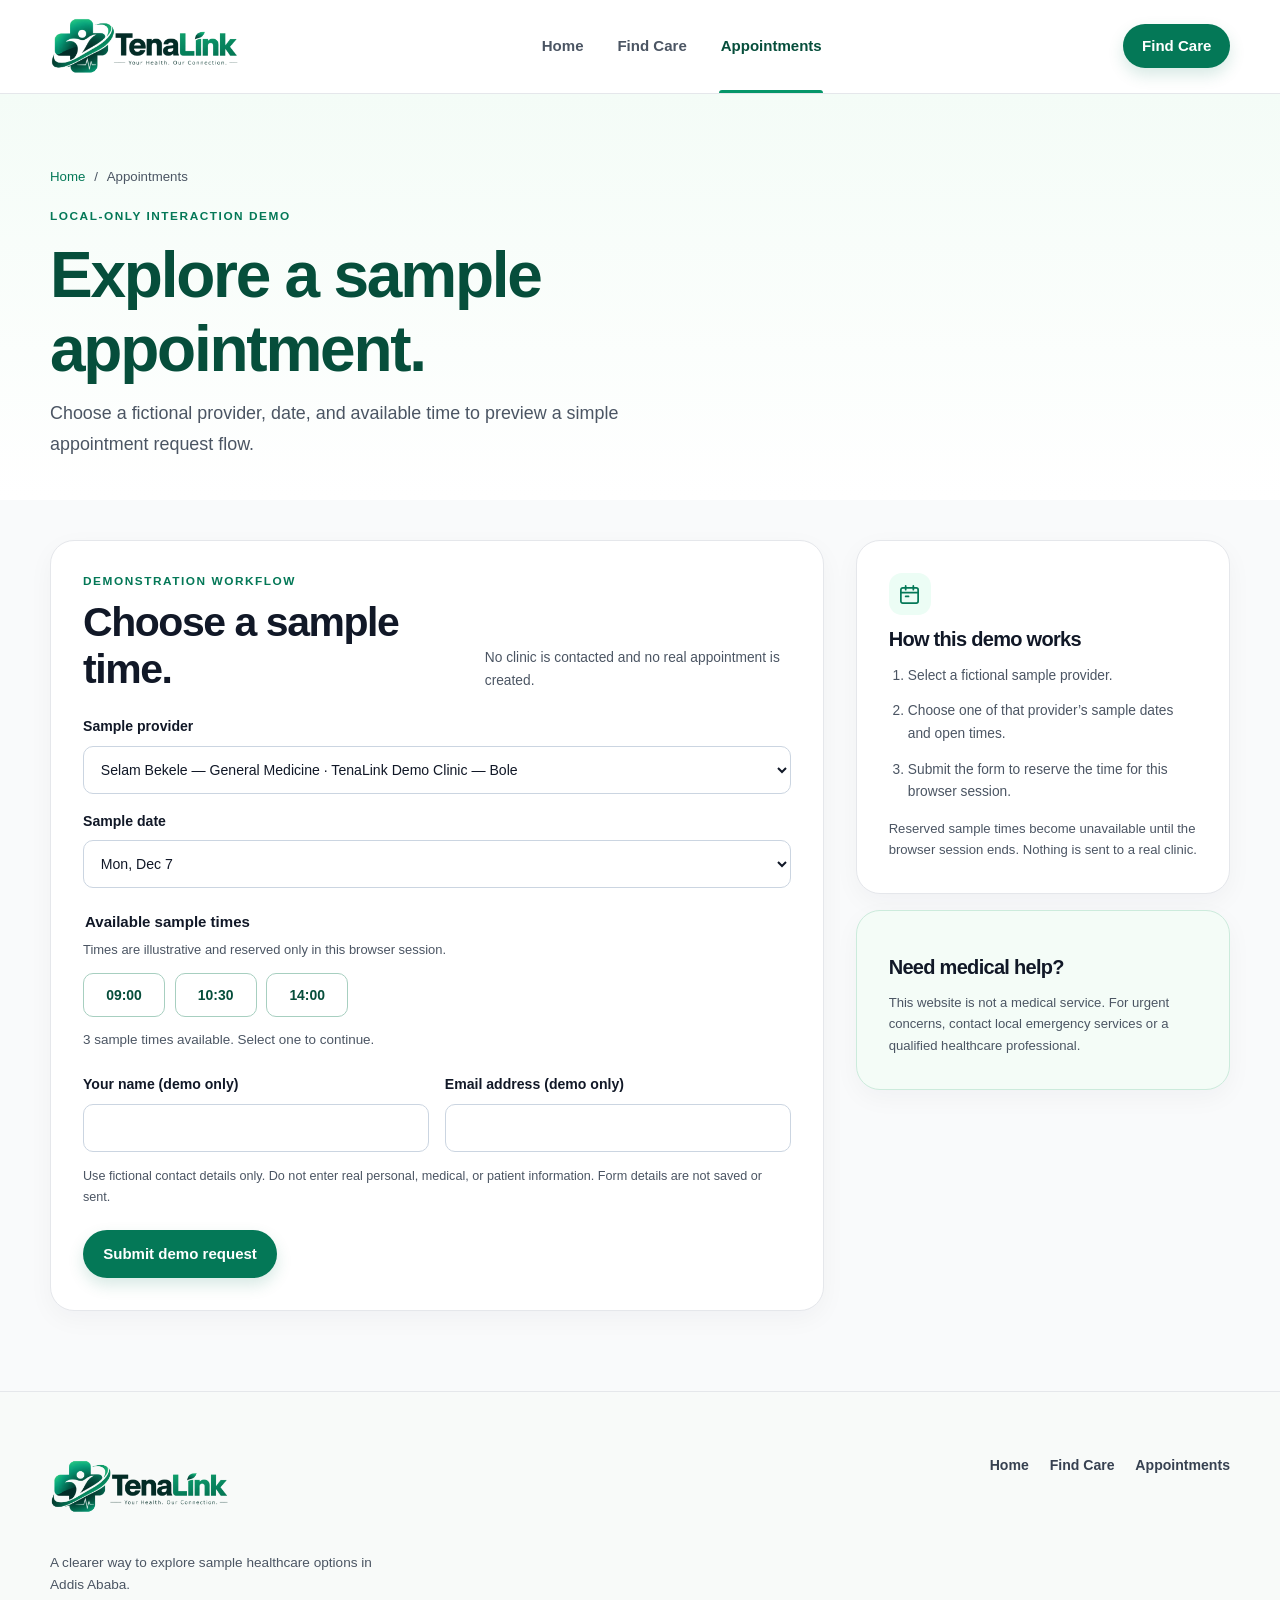
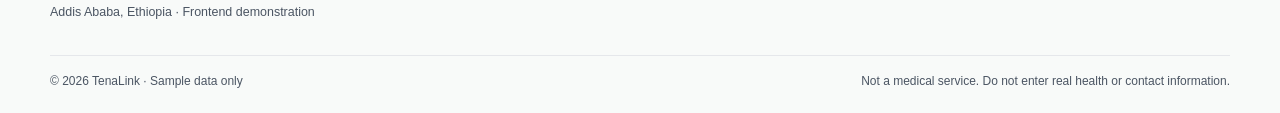
==== commit 29fa1803: "Complete Week 2 frontend and documentation" ====
--- a/appointments.html
+++ b/appointments.html
@@ -1,162 +1,95 @@
-<!DOCTYPE html>
-<html lang="en">
-  <head>
-    <meta charset="UTF-8" />
-    <meta name="viewport" content="width=device-width, initial-scale=1.0" />
-    <meta name="description" content="Review upcoming appointment information and scheduling steps in the TenaLink prototype." />
-    <title>TenaLink | Appointments</title>
-    <link rel="icon" type="image/png" href="assets/TenaLink.png" />
-    <link rel="stylesheet" href="css/styles.css" />
-  </head>
-  <body>
-    <a class="skip-link" href="#main-content">Skip to content</a>
-
-    <header class="site-header">
-      <div class="container header-inner">
-        <a href="index.html" aria-label="TenaLink home" class="brand">
-          <img src="assets/TenaLink.png" alt="" class="brand-mark" />
-          <span>TenaLink</span>
-        </a>
-
-        <button class="nav-toggle" type="button" aria-expanded="false" aria-controls="primary-nav" aria-label="Open menu">
-          <span></span>
-          <span></span>
-          <span></span>
-        </button>
-
-        <nav id="primary-nav" class="main-nav" aria-label="Primary navigation">
-          <a href="index.html">Home</a>
-          <a href="find-care.html">Find Care</a>
-          <a href="appointments.html" class="active">Appointments</a>
-        </nav>
-
-        <a href="find-care.html" class="nav-cta">Find care</a>
-      </div>
-    </header>
-
-    <main id="main-content">
-      <section class="page-hero" aria-labelledby="appt-page-title">
-        <div class="container">
-          <div class="breadcrumbs" aria-label="Breadcrumb">
-            <a href="index.html">Home</a>
-            <span aria-hidden="true">/</span>
-            <span>Appointments</span>
-          </div>
-          <h1 id="appt-page-title">Manage your care appointments with confidence.</h1>
-          <p class="lead">Stay informed about upcoming visits, available time options, and the steps needed before your appointment.</p>
-        </div>
-      </section>
-
-      <section class="content-section" aria-labelledby="booking-title">
-        <div class="container">
-          <div class="appointment-grid" id="booking-title">
-            <article class="appointment-card">
-              <div class="meta-row">
-                <span class="price-tag">Upcoming visit</span>
-                <span>Tue, 10:30 AM</span>
-              </div>
-              <h3>Dr. Amara Brooks</h3>
-              <p>Primary Care Consultation</p>
-              <div class="meta-row">
-                <span>Room 204</span>
-                <span>•</span>
-                <span>Downtown Clinic</span>
-              </div>
-            </article>
-
-            <article class="appointment-card">
-              <div class="meta-row">
-                <span class="price-tag">Available slot</span>
-                <span>Thu, 2:00 PM</span>
-              </div>
-              <h3>Evergreen Skin Center</h3>
-              <p>Consultation for routine skin review</p>
-              <div class="meta-row">
-                <span>New patient</span>
-                <span>•</span>
-                <span>Westside clinic</span>
-              </div>
-            </article>
-          </div>
-        </div>
-      </section>
-
-      <section class="content-section" aria-labelledby="steps-title">
-        <div class="container">
-          <div class="section-heading">
-            <span class="eyebrow">Appointment steps</span>
-            <h2 id="steps-title">A smooth path from booking to visit.</h2>
-          </div>
-
-          <div class="steps">
-            <article class="step">
-              <div class="step-number" aria-hidden="true">1</div>
-              <h3>Choose time</h3>
-              <p>Select a visit window that works for your schedule and care reason.</p>
-            </article>
-            <article class="step">
-              <div class="step-number" aria-hidden="true">2</div>
-              <h3>Confirm details</h3>
-              <p>Review clinic, provider, visit type, and reminders before finalizing the appointment.</p>
-            </article>
-            <article class="step">
-              <div class="step-number" aria-hidden="true">3</div>
-              <h3>Prepare for care</h3>
-              <p>Receive guidance on documents, check-in steps, and wellness preparation.</p>
-            </article>
-          </div>
-        </div>
-      </section>
-
-      <section class="content-section" aria-labelledby="support-title">
-        <div class="container">
-          <div class="section-heading">
-            <span class="eyebrow">Support</span>
-            <h2 id="support-title">Before and after your visit.</h2>
-          </div>
-
-          <div class="support-grid">
-            <article class="support-card">
-              <div class="icon" aria-hidden="true">🗂️</div>
-              <h3>Prepare documents</h3>
-              <p>Bring ID, insurance information, and relevant medical records for faster check-in.</p>
-            </article>
-            <article class="support-card">
-              <div class="icon" aria-hidden="true">🔔</div>
-              <h3>Set reminders</h3>
-              <p>Receive confirmation emails and reminders so your appointment stays easy to manage.</p>
-            </article>
-            <article class="support-card">
-              <div class="icon" aria-hidden="true">💬</div>
-              <h3>Need help?</h3>
-              <p>Contact support for rescheduling, questions, or clarifying visit instructions.</p>
-            </article>
-          </div>
-        </div>
-      </section>
-    </main>
-
-    <footer class="site-footer">
-      <div class="container footer-inner">
-        <div>
-          <a href="index.html" class="brand" aria-label="TenaLink home">
-            <img src="assets/TenaLink.png" alt="" class="brand-mark" />
-            <span>TenaLink</span>
-          </a>
-          <p>Healthcare discovery made clearer and more human.</p>
-        </div>
-
-        <nav aria-label="Footer navigation" class="footer-links">
-          <a href="index.html">Home</a>
-          <a href="find-care.html">Find Care</a>
-          <a href="appointments.html">Appointments</a>
-        </nav>
-      </div>
-
-      <div class="container footer-meta">
-        <p>© 2026 TenaLink. Designed for week-one prototype exploration.</p>
-      </div>
-    </footer>
-    <script src="js/navigation.js" defer></script>
-  </body>
-</html>
+<!DOCTYPE html>
+<html lang="en">
+  <head>
+    <meta charset="UTF-8" />
+    <meta name="viewport" content="width=device-width, initial-scale=1.0" />
+    <meta name="description" content="Try a local-only sample appointment workflow with fictional TenaLink providers and availability." />
+    <title>TenaLink | Appointments</title>
+    <link rel="icon" type="image/png" href="assets/TenaLink.png" />
+    <link rel="stylesheet" href="css/styles.css" />
+    <script src="js/site-data.js" defer></script>
+    <script src="js/navigation.js" defer></script>
+    <script src="js/site.js" defer></script>
+  </head>
+  <body>
+    <a class="skip-link" href="#main-content">Skip to content</a>
+    <header class="site-header">
+      <div class="container header-inner">
+        <a href="index.html" class="brand" aria-label="TenaLink home"><img src="assets/TenaLink-full-logo.png" alt="TenaLink — Your Health. Our Connection." class="brand-logo" /></a>
+        <button class="nav-toggle" type="button" aria-expanded="false" aria-controls="primary-nav" aria-label="Open navigation menu"><span></span><span></span><span></span></button>
+        <nav id="primary-nav" class="main-nav" aria-label="Primary navigation">
+          <a href="index.html">Home</a><a href="find-care.html">Find Care</a><a href="appointments.html" class="active" aria-current="page">Appointments</a>
+        </nav>
+        <a href="find-care.html" class="button button-primary nav-cta">Find Care</a>
+      </div>
+    </header>
+
+    <main id="main-content">
+      <section class="page-hero" aria-labelledby="page-title">
+        <div class="container">
+          <nav class="breadcrumbs" aria-label="Breadcrumb"><a href="index.html">Home</a><span aria-hidden="true">/</span><span aria-current="page">Appointments</span></nav>
+          <p class="eyebrow">Local-only interaction demo</p>
+          <h1 id="page-title">Explore a sample appointment.</h1>
+          <p class="lead">Choose a fictional provider, date, and available time to preview a simple appointment request flow.</p>
+        </div>
+      </section>
+
+      <section class="appointment-section" aria-labelledby="appointment-form-title">
+        <div class="container appointment-layout">
+          <div class="appointment-main">
+            <div class="section-heading section-heading-compact">
+              <div><p class="eyebrow">Demonstration workflow</p><h2 id="appointment-form-title">Choose a sample time.</h2></div>
+              <p class="form-intro">No clinic is contacted and no real appointment is created.</p>
+            </div>
+            <p id="storage-notice" class="notice notice-info" role="status" hidden></p>
+            <form id="appointment-form" class="appointment-form">
+              <div class="form-grid">
+                <label class="form-field form-field-wide" for="appointment-doctor">Sample provider
+                  <select id="appointment-doctor" name="doctor" required></select>
+                </label>
+                <label class="form-field form-field-wide" for="appointment-date">Sample date
+                  <select id="appointment-date" name="date" required></select>
+                </label>
+              </div>
+              <fieldset class="slot-fieldset">
+                <legend id="time-slots-heading" tabindex="-1">Available sample times</legend>
+                <p class="field-help">Times are illustrative and reserved only in this browser session.</p>
+                <div id="time-slots" class="time-slot-grid" role="group" aria-labelledby="time-slots-heading"></div>
+                <p id="slot-status" class="slot-status" aria-live="polite" aria-atomic="true"></p>
+              </fieldset>
+              <div class="form-grid contact-fields">
+                <label class="form-field" for="contact-name">Your name (demo only)
+                  <input id="contact-name" name="name" autocomplete="name" required />
+                </label>
+                <label class="form-field" for="contact-email">Email address (demo only)
+                  <input id="contact-email" name="email" type="email" autocomplete="email" required />
+                </label>
+              </div>
+              <p class="privacy-note">Use fictional contact details only. Do not enter real personal, medical, or patient information. Form details are not saved or sent.</p>
+              <button class="button button-primary" type="submit">Submit demo request</button>
+              <p id="appointment-confirmation" class="notice notice-success" role="status" aria-live="polite" hidden></p>
+            </form>
+          </div>
+          <aside class="appointment-aside">
+            <div class="aside-card">
+              <span class="aside-icon" aria-hidden="true"><svg viewBox="0 0 24 24"><rect x="3" y="5" width="18" height="16" rx="2"/><path d="M16 3v4M8 3v4M3 10h18M8 14h3"/></svg></span>
+              <h2>How this demo works</h2>
+              <ol class="aside-steps"><li>Select a fictional sample provider.</li><li>Choose one of that provider’s sample dates and open times.</li><li>Submit the form to reserve the time for this browser session.</li></ol>
+              <p>Reserved sample times become unavailable until the browser session ends. Nothing is sent to a real clinic.</p>
+            </div>
+            <div class="safety-card"><h2>Need medical help?</h2><p>This website is not a medical service. For urgent concerns, contact local emergency services or a qualified healthcare professional.</p></div>
+          </aside>
+        </div>
+      </section>
+      <noscript><p class="container noscript-note">Enable JavaScript to use the appointment demonstration.</p></noscript>
+    </main>
+
+    <footer class="site-footer">
+      <div class="container footer-main">
+        <div class="footer-brand"><a href="index.html" class="brand" aria-label="TenaLink home"><img src="assets/TenaLink-full-logo.png" alt="TenaLink — Your Health. Our Connection." class="brand-logo" /></a><p>A clearer way to explore sample healthcare options in Addis Ababa.</p><p class="footer-location">Addis Ababa, Ethiopia · Frontend demonstration</p></div>
+        <nav class="footer-links" aria-label="Footer navigation"><a href="index.html">Home</a><a href="find-care.html">Find Care</a><a href="appointments.html">Appointments</a></nav>
+      </div>
+      <div class="container footer-bottom"><p>© 2026 TenaLink · Sample data only</p><p>Not a medical service. Do not enter real health or contact information.</p></div>
+    </footer>
+  </body>
+</html>
--- a/css/styles.css
+++ b/css/styles.css
@@ -1,748 +1,326 @@
-:root {
-  --navy-900: #051d2d;
-  --navy-800: #0a2336;
-  --navy-700: #102f4a;
-  --green-100: #d9f7ee;
-  --green-200: #bbf0df;
-  --green-300: #8fe7cf;
-  --green-400: #5fd9b4;
-  --green-500: #49c7a5;
-  --green-600: #2fae8d;
-  --green-700: #1e8f78;
-  --slate-50: #f5f7f8;
-  --slate-100: #eef2f4;
-  --slate-700: #4d5d68;
-  --slate-900: #0f172a;
-  --white: #ffffff;
-  --shadow: 0 18px 30px rgba(5, 29, 45, 0.12);
-  --radius-lg: 22px;
-  --radius-md: 16px;
-  --radius-sm: 12px;
-  --container: 1200px;
-}
-
-* { box-sizing: border-box; }
-
-html { scroll-behavior: smooth; }
-
-body {
-  margin: 0;
-  font-family: "Segoe UI", "Inter", sans-serif;
-  background: #f2f3f5;
-  color: var(--slate-900);
-  line-height: 1.6;
-}
-
-a { color: inherit; text-decoration: none; }
-
-img { max-width: 100%; display: block; }
-
-.container {
-  width: min(var(--container), calc(100% - 2rem));
-  margin-inline: auto;
-}
-
-.skip-link {
-  position: absolute;
-  left: -999px;
-  top: 0;
-}
-
-.skip-link:focus {
-  left: 1rem;
-  top: 1rem;
-  background: var(--green-600);
-  color: var(--white);
-  padding: 0.75rem 1rem;
-  z-index: 100;
-}
-
-.site-header {
-  position: sticky;
-  top: 0;
-  z-index: 20;
-  background: linear-gradient(180deg, rgba(255,255,255,0.98), rgba(223, 245, 236, 0.96));
-  border-bottom: 1px solid rgba(31, 143, 120, 0.22);
-}
-
-.header-inner {
-  display: flex;
-  align-items: center;
-  justify-content: space-between;
-  min-height: 82px;
-  gap: 1rem;
-  padding: 0 0.1rem;
-}
-
-.brand {
-  display: inline-flex;
-  align-items: center;
-  gap: 0.75rem;
-  font-weight: 700;
-  font-size: clamp(1.3rem, 1.8vw, 1.6rem);
-  color: var(--navy-900);
-  letter-spacing: -0.05em;
-}
-
-.brand-mark {
-  width: 44px;
-  height: 44px;
-  object-fit: contain;
-}
-
-.nav-toggle {
-  display: none;
-  width: 44px;
-  height: 44px;
-  border: 1px solid rgba(17, 24, 39, 0.12);
-  border-radius: 12px;
-  background: rgba(255,255,255,0.9);
-  cursor: pointer;
-  position: relative;
-}
-
-.nav-toggle span {
-  position: absolute;
-  left: 50%;
-  width: 18px;
-  height: 2px;
-  background: var(--navy-900);
-  border-radius: 2px;
-  transform: translateX(-50%);
-}
-
-.nav-toggle span:nth-child(1) { top: 15px; }
-.nav-toggle span:nth-child(2) { top: 21px; }
-.nav-toggle span:nth-child(3) { top: 27px; }
-
-.main-nav {
-  display: flex;
-  align-items: center;
-  gap: 1.8rem;
-  font-weight: 500;
-  color: rgba(17, 24, 39, 0.82);
-  font-size: 1.03rem;
-}
-
-.main-nav a {
-  position: relative;
-  padding: 0.45rem 0;
-  color: rgba(17, 24, 39, 0.8);
-  letter-spacing: -0.02em;
-}
-
-.main-nav a::after {
-  content: "";
-  position: absolute;
-  left: 0;
-  bottom: -8px;
-  width: 100%;
-  height: 2px;
-  background: var(--green-500);
-  transform: scaleX(0);
-  transition: transform 0.2s ease;
-}
-
-.main-nav a:hover,
-.main-nav a:focus-visible,
-.main-nav a.active {
-  color: var(--navy-900);
-}
-
-.main-nav a:hover::after,
-.main-nav a:focus-visible::after,
-.main-nav a.active::after {
-  transform: scaleX(1);
-}
-
-.nav-cta {
-  display: inline-block;
-  background: linear-gradient(180deg, rgba(96, 216, 182, 1), rgba(58, 185, 151, 1));
-  color: var(--navy-900);
-  padding: 0.85rem 1.5rem;
-  border-radius: 999px;
-  font-weight: 700;
-  box-shadow: 0 10px 20px rgba(73, 199, 165, 0.26);
-  min-width: 150px;
-  text-align: center;
-}
-
-.site-footer .brand {
-  font-size: 1.35rem;
-}
-
-.hero {
-  background: #f2f3f5;
-  padding: 4rem 0 3.5rem;
-}
-
-.hero-grid {
-  display: grid;
-  grid-template-columns: 1.2fr 0.8fr;
-  gap: 2.5rem;
-  align-items: center;
-}
-
-.hero-grid > * {
-  min-width: 0;
-}
-
-.eyebrow {
-  display: inline-block;
-  background: rgba(73, 199, 165, 0.15);
-  color: var(--navy-900);
-  border: 1px solid rgba(31, 143, 120, 0.2);
-  border-radius: 999px;
-  padding: 0.45rem 0.9rem;
-  font-weight: 700;
-  letter-spacing: 0.04em;
-  text-transform: uppercase;
-  font-size: 0.72rem;
-}
-
-h1, h2, h3 {
-  margin-top: 0;
-  line-height: 1.1;
-  letter-spacing: -0.04em;
-}
-
-h1 {
-  font-size: clamp(2.75rem, 5.2vw, 6rem);
-  margin: 1.15rem 0 1rem;
-  color: #111827;
-  line-height: 0.96;
-  letter-spacing: -0.07em;
-}
-
-.lead {
-  font-size: 1.12rem;
-  color: rgba(17, 24, 39, 0.8);
-  max-width: 60ch;
-}
-
-.hero-actions {
-  display: flex;
-  gap: 1rem;
-  flex-wrap: wrap;
-  margin-top: 2rem;
-}
-
-.button {
-  display: inline-flex;
-  align-items: center;
-  justify-content: center;
-  min-height: 58px;
-  padding: 0.9rem 1.5rem;
-  border-radius: 999px;
-  font-weight: 700;
-  border: 1px solid transparent;
-  transition: transform 0.2s ease, box-shadow 0.2s ease;
-  font-size: 1.08rem;
-}
-
-.button:hover,
-.button:focus-visible {
-  transform: translateY(-1px);
-}
-
-.button.primary {
-  background: linear-gradient(180deg, rgba(96, 216, 182, 1), rgba(58, 185, 151, 1));
-  color: var(--navy-900);
-  box-shadow: 0 12px 18px rgba(73, 199, 165, 0.2);
-}
-
-.button.secondary {
-  border-color: rgba(17, 24, 39, 0.2);
-  background: rgba(255,255,255,0.7);
-  color: var(--slate-900);
-}
-
-.hero-panel {
-  background: rgba(255,255,255,0.7);
-  border-radius: 26px;
-  box-shadow: var(--shadow);
-  padding: 1.3rem;
-  border: 1px solid rgba(17,24,39,0.05);
-  max-width: 560px;
-  margin-left: auto;
-}
-
-.doctor-card {
-  background: linear-gradient(180deg, rgba(73, 199, 165, 0.18) 0%, rgba(255,255,255,0.8) 100%);
-  border-radius: 24px;
-  padding: 1.5rem 1.5rem 1.35rem;
-  border: 1px solid rgba(73, 199, 165, 0.15);
-}
-
-.doctor-figure {
-  display: flex;
-  justify-content: center;
-  margin-bottom: 1rem;
-}
-
-.doctor-figure .profile {
-  width: 92px;
-  height: 92px;
-  border-radius: 50%;
-  background: linear-gradient(135deg, rgba(73, 199, 165, 0.9), rgba(31, 143, 120, 1));
-  display: grid;
-  place-items: center;
-  font-size: 2rem;
-  color: var(--white);
-  font-weight: 700;
-}
-
-.stat-strip {
-  display: grid;
-  grid-template-columns: repeat(3, minmax(0, 1fr));
-  gap: 1rem;
-  margin-top: 1.2rem;
-}
-
-.stat-item {
-  min-width: 0;
-  background: rgba(255,255,255,0.75);
-  border-radius: var(--radius-md);
-  padding: 0.9rem 0.75rem;
-  text-align: center;
-}
-
-.stat-item strong {
-  display: block;
-  font-size: clamp(1.4rem, 2.2vw, 2rem);
-  color: var(--navy-900);
-  letter-spacing: -0.05em;
-}
-
-.stat-item span {
-  display: block;
-  font-size: 0.9rem;
-  line-height: 1.35;
-}
-
-.content-section {
-  padding: 5rem 0;
-}
-
-.section-heading {
-  max-width: 680px;
-  margin-bottom: 2rem;
-}
-
-.section-heading p {
-  color: var(--slate-700);
-}
-
-.card-grid {
-  display: grid;
-  grid-template-columns: repeat(3, minmax(0, 1fr));
-  gap: 1.5rem;
-}
-
-.info-card,
-.provider-card,
-.appointment-card,
-.support-card {
-  background: rgba(255,255,255,0.72);
-  border: 1px solid rgba(17,24,39,0.08);
-  border-radius: var(--radius-lg);
-  padding: 1.6rem;
-  box-shadow: 0 10px 20px rgba(17,24,39,0.03);
-}
-
-.info-card .icon,
-.support-card .icon {
-  width: 54px;
-  height: 54px;
-  border-radius: 14px;
-  display: grid;
-  place-items: center;
-  background: rgba(73, 199, 165, 0.12);
-  color: var(--green-700);
-  font-size: 1.6rem;
-  margin-bottom: 1rem;
-}
-
-.info-card h3,
-.provider-card h3,
-.appointment-card h3,
-.support-card h3 {
-  margin-bottom: 0.7rem;
-  font-size: 1.3rem;
-}
-
-.info-card p,
-.provider-card p,
-.appointment-card p,
-.support-card p,
-.site-footer p,
-.list,
-.benefit-list li {
-  color: var(--slate-700);
-}
-
-.steps {
-  display: grid;
-  grid-template-columns: repeat(3, minmax(0, 1fr));
-  gap: 1.5rem;
-}
-
-.step {
-  position: relative;
-  background: rgba(255,255,255,0.7);
-  border: 1px solid rgba(17,24,39,0.06);
-  border-radius: var(--radius-lg);
-  padding: 1.5rem;
-}
-
-.step-number {
-  width: 38px;
-  height: 38px;
-  border-radius: 50%;
-  background: var(--green-500);
-  color: var(--navy-900);
-  display: grid;
-  place-items: center;
-  font-weight: 700;
-  margin-bottom: 1rem;
-}
-
-.cta-banner {
-  background: linear-gradient(135deg, var(--green-500), var(--green-700));
-  padding: 2rem;
-  border-radius: 30px;
-  display: flex;
-  justify-content: space-between;
-  align-items: center;
-  gap: 1rem;
-  color: var(--white);
-  box-shadow: 0 18px 30px rgba(31, 143, 120, 0.22);
-}
-
-.cta-banner .button.secondary {
-  background: rgba(255,255,255,0.15);
-  color: var(--white);
-  border-color: rgba(255,255,255,0.3);
-}
-
-.page-hero {
-  background: #f2f3f5;
-  padding: 4rem 0 2.8rem;
-}
-
-.breadcrumbs {
-  display: flex;
-  align-items: center;
-  gap: 0.55rem;
-  font-size: 0.92rem;
-  color: var(--slate-700);
-  margin-bottom: 1rem;
-}
-
-.filter-bar {
-  display: flex;
-  gap: 1rem;
-  flex-wrap: wrap;
-  margin-bottom: 2rem;
-}
-
-.filter-pill,
-.chip {
-  background: rgba(255,255,255,0.7);
-  border: 1px solid rgba(15,23,42,0.08);
-  color: var(--slate-700);
-  border-radius: 999px;
-  padding: 0.7rem 1rem;
-  font-weight: 600;
-}
-
-.filter-pill.active,
-.chip.active {
-  background: rgba(73, 199, 165, 0.12);
-  color: var(--navy-900);
-  border-color: rgba(31, 143, 120, 0.2);
-}
-
-.provider-grid,
-.appointment-grid,
-.support-grid {
-  display: grid;
-  gap: 1.5rem;
-}
-
-.provider-grid {
-  grid-template-columns: repeat(2, minmax(0,1fr));
-}
-
-.appointment-grid {
-  grid-template-columns: repeat(2, minmax(0,1fr));
-}
-
-.support-grid {
-  grid-template-columns: repeat(3, minmax(0,1fr));
-}
-
-.meta-row {
-  display: flex;
-  gap: 1rem;
-  flex-wrap: wrap;
-  color: var(--slate-700);
-  font-size: 0.9rem;
-  margin-bottom: 0.8rem;
-}
-
-.price-tag {
-  display: inline-block;
-  background: rgba(73, 199, 165, 0.12);
-  color: var(--navy-900);
-  border-radius: 999px;
-  padding: 0.4rem 0.7rem;
-  font-weight: 700;
-}
-
-.site-footer {
-  background: linear-gradient(180deg, rgba(255,255,255,0.98), rgba(223, 245, 236, 0.96));
-  color: rgba(17, 24, 39, 0.8);
-  padding: 2.5rem 0 1.25rem;
-  border-top: 1px solid rgba(31, 143, 120, 0.22);
-  margin-top: 0;
-}
-
-.footer-inner {
-  display: flex;
-  justify-content: space-between;
-  align-items: center;
-  gap: 1.5rem;
-  flex-wrap: wrap;
-  margin-bottom: 1.5rem;
-}
-
-.footer-links {
-  display: flex;
-  gap: 1rem;
-  flex-wrap: wrap;
-  color: rgba(17, 24, 39, 0.82);
-}
-
-.footer-meta {
-  border-top: 1px solid rgba(17, 24, 39, 0.08);
-  padding-top: 1rem;
-}
-
-@media (max-width: 900px) {
-  .hero-grid { grid-template-columns: minmax(0, 1fr); }
-
-  .header-inner {
-    flex-wrap: wrap;
-    justify-content: space-between;
-    padding: 0.8rem 0;
-  }
-
-  .nav-toggle {
-    display: block;
-    margin-left: auto;
-  }
-
-  .main-nav {
-    display: none;
-    position: absolute;
-    top: 100%;
-    left: 0;
-    right: 0;
-    flex-direction: column;
-    align-items: stretch;
-    gap: 0;
-    padding: 0.5rem 1rem 1rem;
-    background: linear-gradient(180deg, rgba(255,255,255,0.99), rgba(223, 245, 236, 0.98));
-    border-bottom: 1px solid rgba(31, 143, 120, 0.22);
-    box-shadow: 0 14px 24px rgba(5, 29, 45, 0.1);
-  }
-
-  .main-nav.is-open {
-    display: flex;
-  }
-
-  .main-nav a {
-    padding: 0.8rem 0.5rem;
-  }
-
-  .main-nav a::after {
-    display: none;
-  }
-
-  .nav-cta {
-    min-width: 0;
-    padding: 0.7rem 0.9rem;
-    font-size: 0.85rem;
-  }
-
-  .cta-banner {
-    flex-direction: column;
-    align-items: flex-start;
-  }
-}
-
-@media (min-width: 640px) and (max-width: 900px) {
-  .card-grid,
-  .steps,
-  .support-grid {
-    grid-template-columns: repeat(2, minmax(0, 1fr));
-  }
-}
-
-@media (max-width: 639px) {
-  .container {
-    width: min(var(--container), calc(100% - 2rem));
-  }
-
-  .hero {
-    padding: 2.75rem 0 2.5rem;
-  }
-
-  .hero-grid {
-    gap: 1.75rem;
-  }
-
-  .hero h1,
-  .page-hero h1 {
-    font-size: clamp(2.5rem, 10vw, 3.35rem);
-    line-height: 1;
-    letter-spacing: -0.06em;
-    overflow-wrap: break-word;
-  }
-
-  .lead {
-    font-size: 1rem;
-  }
-
-  .hero-actions {
-    gap: 0.7rem;
-    margin-top: 1.4rem;
-  }
-
-  .hero-actions .button {
-    flex: 1 1 100%;
-  }
-
-  .button {
-    min-height: 52px;
-    font-size: 1rem;
-  }
-
-  .hero-panel {
-    width: 100%;
-    padding: 0.75rem;
-  }
-
-  .doctor-card {
-    padding: 1.2rem 0.9rem 1rem;
-  }
-
-  .doctor-card h2 {
-    font-size: 1.35rem;
-  }
-
-  .stat-strip {
-    grid-template-columns: repeat(3, minmax(0, 1fr));
-    gap: 0.45rem;
-  }
-
-  .stat-item {
-    padding: 0.7rem 0.25rem;
-    overflow-wrap: anywhere;
-  }
-
-  .stat-item strong {
-    font-size: clamp(1.05rem, 5vw, 1.35rem);
-    letter-spacing: -0.04em;
-    white-space: nowrap;
-  }
-
-  .stat-item span {
-    font-size: 0.72rem;
-  }
-
-  .content-section {
-    padding: 3.25rem 0;
-  }
-
-  .section-heading {
-    margin-bottom: 1.5rem;
-  }
-
-  .card-grid,
-  .steps,
-  .provider-grid,
-  .appointment-grid,
-  .support-grid {
-    grid-template-columns: minmax(0, 1fr);
-    gap: 1rem;
-  }
-
-  .info-card,
-  .provider-card,
-  .appointment-card,
-  .support-card,
-  .step {
-    padding: 1.2rem;
-  }
-
-  .page-hero {
-    padding: 2.5rem 0 1.75rem;
-  }
-
-  .filter-bar {
-    gap: 0.55rem;
-    margin-bottom: 1.25rem;
-  }
-
-  .filter-pill,
-  .chip {
-    padding: 0.6rem 0.8rem;
-    font-size: 0.86rem;
-  }
-
-  .meta-row {
-    gap: 0.5rem;
-  }
-
-  .cta-banner {
-    padding: 1.4rem;
-    border-radius: 22px;
-    width: 100%;
-  }
-
-  .cta-banner h2 {
-    font-size: 1.65rem;
-  }
-
-  .site-footer {
-    padding: 2rem 0 1rem;
-  }
-
-  .footer-inner {
-    align-items: flex-start;
-    gap: 1rem;
-  }
-
-  .footer-links {
-    gap: 0.75rem;
-  }
-}
-
-@media (max-width: 380px) {
-  .header-inner {
-    gap: 0.45rem;
-  }
-
-  .brand { gap: 0.5rem; }
-  .brand-mark { width: 38px; height: 38px; }
-
-  .nav-cta {
-    padding: 0.65rem 0.65rem;
-    font-size: 0.75rem;
-  }
-
-  .stat-strip { gap: 0.3rem; }
-  .stat-item span { font-size: 0.68rem; }
-}
+:root {
+  --color-primary: #047857;
+  --color-primary-dark: #064e3b;
+  --color-secondary: #059669;
+  --color-mint: #ecfdf5;
+  --color-page: #f9fafb;
+  --color-white: #ffffff;
+  --color-text: #111827;
+  --color-muted: #4b5563;
+  --color-border: #e5e7eb;
+  --color-error: #b91c1c;
+  --color-warning: #92400e;
+  --color-success: #065f46;
+  --shadow-card: 0 12px 32px rgba(17, 24, 39, 0.06);
+  --shadow-raised: 0 24px 60px rgba(6, 78, 59, 0.13);
+  --radius-sm: 10px;
+  --radius-md: 16px;
+  --radius-lg: 24px;
+  --radius-xl: 32px;
+  --container: 1180px;
+  --space-1: 0.25rem;
+  --space-2: 0.5rem;
+  --space-3: 0.75rem;
+  --space-4: 1rem;
+  --space-5: 1.25rem;
+  --space-6: 1.5rem;
+  --space-8: 2rem;
+  --space-10: 2.5rem;
+  --space-12: 3rem;
+  --space-16: 4rem;
+  --space-20: 5rem;
+}
+
+* { box-sizing: border-box; }
+
+html { scroll-behavior: smooth; }
+
+body {
+  margin: 0;
+  color: var(--color-text);
+  background: var(--color-white);
+  font-family: Inter, Manrope, "Segoe UI", sans-serif;
+  font-size: 1rem;
+  line-height: 1.65;
+  -webkit-font-smoothing: antialiased;
+}
+
+img, svg { display: block; max-width: 100%; }
+a { color: inherit; text-decoration: none; }
+button, input, select { font: inherit; }
+button, a, input, select { -webkit-tap-highlight-color: transparent; }
+[hidden] { display: none !important; }
+
+a:focus-visible, button:focus-visible, input:focus-visible, select:focus-visible, summary:focus-visible {
+  outline: 3px solid #0f766e;
+  outline-offset: 3px;
+}
+
+.container { width: min(var(--container), calc(100% - 3rem)); margin-inline: auto; }
+.sr-only { position: absolute; width: 1px; height: 1px; padding: 0; margin: -1px; overflow: hidden; clip: rect(0, 0, 0, 0); white-space: nowrap; border: 0; }
+.skip-link { position: fixed; z-index: 1000; top: 0.75rem; left: 0.75rem; padding: 0.7rem 1rem; color: var(--color-white); background: var(--color-primary-dark); border-radius: var(--radius-sm); transform: translateY(-160%); }
+.skip-link:focus { transform: translateY(0); }
+
+h1, h2, h3, p { margin-top: 0; }
+h1, h2, h3 { line-height: 1.15; letter-spacing: -0.035em; }
+h1 { max-width: 12ch; margin-bottom: var(--space-6); font-size: clamp(2.7rem, 5.8vw, 5rem); font-weight: 700; }
+h2 { margin-bottom: var(--space-4); font-size: clamp(1.75rem, 3.2vw, 2.65rem); font-weight: 650; }
+h3 { margin-bottom: var(--space-2); font-size: 1.2rem; font-weight: 650; }
+p { color: var(--color-muted); }
+
+.site-header { position: sticky; z-index: 50; top: 0; background: rgba(255,255,255,0.96); border-bottom: 1px solid var(--color-border); backdrop-filter: blur(14px); }
+.header-inner { display: grid; grid-template-columns: auto 1fr auto; align-items: center; min-height: 82px; gap: var(--space-8); }
+.brand { display: inline-flex; align-items: center; flex-shrink: 0; }
+.brand-logo { width: 190px; height: auto; object-fit: contain; }
+.main-nav { display: flex; justify-content: center; align-items: center; gap: clamp(1rem, 2.4vw, 2rem); }
+.main-nav a { position: relative; padding: 0.5rem 0.1rem; color: var(--color-muted); font-size: 0.94rem; font-weight: 550; transition: color 160ms ease; }
+.main-nav a:hover, .main-nav a[aria-current="page"] { color: var(--color-primary-dark); }
+.main-nav a[aria-current="page"]::after { position: absolute; right: 0; bottom: -1.65rem; left: 0; height: 3px; border-radius: 3px 3px 0 0; background: var(--color-secondary); content: ""; }
+.nav-toggle { display: none; width: 44px; height: 44px; padding: 0; color: var(--color-primary-dark); background: var(--color-white); border: 1px solid var(--color-border); border-radius: 12px; cursor: pointer; }
+.nav-toggle span { display: block; width: 19px; height: 2px; margin: 4px auto; background: currentColor; border-radius: 2px; }
+
+.button { display: inline-flex; min-height: 48px; align-items: center; justify-content: center; gap: 0.55rem; padding: 0.72rem 1.2rem; border: 1px solid transparent; border-radius: 999px; font-size: 0.94rem; font-weight: 650; line-height: 1.2; text-align: center; cursor: pointer; transition: background-color 160ms ease, color 160ms ease, border-color 160ms ease, transform 160ms ease, box-shadow 160ms ease; }
+.button:hover { transform: translateY(-1px); }
+.button-primary { color: var(--color-white); background: var(--color-primary); box-shadow: 0 7px 16px rgba(4,120,87,0.16); }
+.button-primary:hover { background: var(--color-primary-dark); }
+.button-outline { color: var(--color-primary-dark); background: var(--color-white); border-color: #a7cfc0; }
+.button-outline:hover { background: var(--color-mint); border-color: var(--color-primary); }
+.button-small { min-height: 40px; padding: 0.56rem 0.9rem; font-size: 0.84rem; }
+.nav-cta { min-height: 44px; padding-inline: 1.1rem; white-space: nowrap; }
+.text-link, .text-button { display: inline-flex; align-items: center; gap: 0.4rem; color: var(--color-primary); font-size: 0.93rem; font-weight: 650; }
+.text-link:hover, .text-button:hover { color: var(--color-primary-dark); text-decoration: underline; text-underline-offset: 3px; }
+.text-button { padding: 0.4rem 0; background: transparent; border: 0; cursor: pointer; }
+
+.hero-home { overflow: hidden; padding: clamp(3.5rem, 8vw, 7rem) 0 clamp(4rem, 7vw, 6.5rem); background: radial-gradient(ellipse at 86% 20%, #e8fbf2 0, transparent 37%), linear-gradient(180deg, #f8fcfa, #ffffff); }
+.hero-grid { display: grid; grid-template-columns: 1.02fr 0.98fr; align-items: center; gap: clamp(2rem, 6vw, 5rem); }
+.hero-copy { position: relative; z-index: 1; }
+.hero-copy h1 { margin-top: 1rem; color: var(--color-primary-dark); }
+.lead { max-width: 58ch; margin-bottom: 0; font-size: clamp(1.02rem, 1.4vw, 1.16rem); line-height: 1.75; }
+.eyebrow { margin-bottom: 0.9rem; color: var(--color-primary); font-size: 0.74rem; font-weight: 750; letter-spacing: 0.13em; line-height: 1.4; text-transform: uppercase; }
+.hero-actions { display: flex; flex-wrap: wrap; gap: 0.8rem; margin-top: var(--space-8); }
+.hero-note { margin: 1.2rem 0 0; font-size: 0.83rem; }
+.hero-visual { position: relative; display: grid; min-height: 430px; place-items: center; isolation: isolate; }
+.hero-visual::before { position: absolute; z-index: -2; width: min(94%, 430px); aspect-ratio: 1; border-radius: 50%; background: linear-gradient(145deg, #ddf7e9, #bcebd7); content: ""; }
+.hero-orbit { position: absolute; z-index: -1; width: 82%; aspect-ratio: 1; border: 1px solid rgba(4,120,87,0.14); border-radius: 50%; }
+.hero-orbit-one { transform: rotate(25deg) scaleX(0.82); }
+.hero-orbit-two { transform: rotate(-35deg) scaleX(0.82); }
+.hero-center-card { display: flex; width: min(68%, 280px); min-height: 295px; flex-direction: column; align-items: center; justify-content: center; padding: 2rem 1.5rem; border: 1px solid rgba(255,255,255,0.85); border-radius: 28px; background: rgba(255,255,255,0.95); box-shadow: var(--shadow-raised); text-align: center; }
+.hero-mark { width: 100px; height: 100px; object-fit: contain; }
+.hero-center-label { margin-top: 0.6rem; color: var(--color-primary); font-size: 0.75rem; font-weight: 700; letter-spacing: 0.1em; text-transform: uppercase; }
+.hero-center-card strong { margin-top: 0.3rem; color: var(--color-primary-dark); font-size: 1.25rem; }
+.hero-center-caption { margin-top: 0.2rem; color: var(--color-muted); font-size: 0.78rem; }
+.hero-float-card { position: absolute; display: flex; align-items: center; gap: 0.75rem; max-width: 220px; padding: 0.8rem 1rem; border: 1px solid var(--color-border); border-radius: 14px; background: var(--color-white); box-shadow: var(--shadow-card); }
+.hero-float-card small, .hero-float-card strong { display: block; }
+.hero-float-card small { color: var(--color-muted); font-size: 0.72rem; }
+.hero-float-card strong { color: var(--color-text); font-size: 0.85rem; }
+.hero-float-location { top: 13%; left: -1%; }
+.hero-float-care { right: -2%; bottom: 12%; }
+.mini-icon { display: grid; width: 38px; height: 38px; flex-shrink: 0; place-items: center; color: var(--color-primary); background: var(--color-mint); border-radius: 12px; }
+.mini-icon svg, .search-field svg, .specialty-icon svg, .aside-icon svg, .assistant-symbol svg { width: 22px; height: 22px; fill: none; stroke: currentColor; stroke-linecap: round; stroke-linejoin: round; stroke-width: 1.8; }
+
+.search-section { position: relative; z-index: 2; margin-top: -1.5rem; }
+.search-panel { display: grid; grid-template-columns: 0.85fr 1.5fr auto; align-items: center; gap: 1.2rem; padding: 1.4rem 1.6rem; border: 1px solid var(--color-border); border-radius: var(--radius-lg); background: var(--color-white); box-shadow: var(--shadow-card); }
+.search-copy .eyebrow { margin-bottom: 0.25rem; }
+.search-copy h2 { margin: 0; font-size: 1.2rem; letter-spacing: -0.02em; }
+.search-field { display: flex; min-height: 50px; align-items: center; gap: 0.7rem; padding: 0 0.95rem; color: var(--color-muted); background: var(--color-white); border: 1px solid #d1d5db; border-radius: 12px; }
+.search-field:focus-within { border-color: var(--color-primary); box-shadow: 0 0 0 3px rgba(4,120,87,0.12); }
+.search-field svg { width: 20px; height: 20px; flex-shrink: 0; }
+.search-field input { width: 100%; min-width: 0; padding: 0.75rem 0; color: var(--color-text); background: transparent; border: 0; outline: 0; }
+.search-field input::placeholder { color: #6b7280; opacity: 1; }
+
+.content-section { padding: clamp(3.5rem, 7vw, 5.5rem) 0; }
+.section-soft { background: var(--color-page); }
+.section-heading { display: flex; align-items: end; justify-content: space-between; gap: 1.5rem; margin-bottom: 2rem; }
+.section-heading h2 { margin-bottom: 0; color: var(--color-text); }
+.section-heading .eyebrow { margin-bottom: 0.55rem; }
+.section-heading-compact { margin-bottom: 1.4rem; }
+.section-disclaimer { margin: 1.2rem 0 0; font-size: 0.8rem; }
+.specialty-grid { display: grid; grid-template-columns: repeat(3, minmax(0, 1fr)); gap: 1rem; }
+.specialty-card { display: grid; min-height: 160px; align-content: start; justify-items: start; padding: 1.25rem; border: 1px solid var(--color-border); border-radius: var(--radius-md); background: var(--color-white); transition: transform 160ms ease, border-color 160ms ease, box-shadow 160ms ease; }
+.specialty-card:hover { transform: translateY(-3px); border-color: #9dcfba; box-shadow: var(--shadow-card); }
+.specialty-icon { display: grid; width: 42px; height: 42px; margin-bottom: 0.75rem; place-items: center; color: var(--color-primary); background: var(--color-mint); border-radius: 13px; }
+.specialty-icon svg { width: 23px; height: 23px; fill: none; stroke: currentColor; stroke-linecap: round; stroke-linejoin: round; stroke-width: 1.8; }
+.specialty-card strong { color: var(--color-text); font-size: 0.98rem; }
+.specialty-card > span:last-child { color: var(--color-muted); font-size: 0.82rem; }
+
+.directory-preview-grid, .directory-grid { display: grid; grid-template-columns: repeat(3, minmax(0, 1fr)); gap: 1.1rem; }
+.directory-card { min-width: 0; overflow: hidden; border: 1px solid var(--color-border); border-radius: var(--radius-md); background: var(--color-white); box-shadow: 0 6px 20px rgba(17,24,39,0.035); }
+.provider-art { position: relative; display: grid; min-height: 140px; place-items: center; color: var(--color-primary); background: linear-gradient(135deg, #effcf5, #d6f2e4); }
+.provider-art svg { width: 58px; height: 58px; }
+.demo-label { display: inline-flex; align-items: center; width: fit-content; padding: 0.32rem 0.58rem; color: var(--color-primary-dark); background: var(--color-mint); border: 1px solid #ccebdc; border-radius: 999px; font-size: 0.69rem; font-weight: 700; line-height: 1.35; }
+.provider-art > .demo-label { position: absolute; right: 0.7rem; bottom: 0.7rem; }
+.doctor-art { background: linear-gradient(135deg, #f0fdfa, #dbeafe); }
+.avatar-initials { display: grid; width: 70px; height: 70px; place-items: center; color: var(--color-primary-dark); background: var(--color-white); border: 1px solid #ccebdc; border-radius: 50%; font-size: 1.35rem; font-weight: 700; }
+.directory-card-content { padding: 1.15rem; }
+.card-kicker { margin-bottom: 0.35rem; color: var(--color-primary); font-size: 0.78rem; font-weight: 700; }
+.directory-card h3 { margin-bottom: 0.45rem; color: var(--color-text); font-size: 1.08rem; }
+.card-description { min-height: 3.1em; margin-bottom: 0.85rem; font-size: 0.86rem; line-height: 1.55; }
+.tag-list { display: flex; flex-wrap: wrap; gap: 0.4rem; padding: 0; margin: 0 0 1rem; list-style: none; }
+.tag { padding: 0.28rem 0.55rem; color: #374151; background: #f3f4f6; border-radius: 999px; font-size: 0.72rem; }
+.availability-note { min-height: 1.5em; margin-bottom: 0.9rem; color: var(--color-success); font-size: 0.8rem; font-weight: 600; }
+.card-actions { display: flex; flex-wrap: wrap; align-items: center; gap: 0.65rem; margin-top: auto; }
+.doctor-preview-grid { grid-template-columns: repeat(3, minmax(0, 1fr)); }
+
+.steps-grid { display: grid; grid-template-columns: repeat(3, minmax(0, 1fr)); gap: 1rem; padding: 0; margin: 0; list-style: none; counter-reset: step; }
+.step-card { padding: 1.5rem; border: 1px solid var(--color-border); border-radius: var(--radius-md); background: var(--color-white); }
+.step-number { display: inline-grid; width: 42px; height: 42px; margin-bottom: 1.1rem; place-items: center; color: var(--color-white); background: var(--color-primary); border-radius: 14px; font-size: 0.82rem; font-weight: 700; }
+.step-card h3 { color: var(--color-text); }
+.step-card p { margin-bottom: 0; font-size: 0.9rem; }
+.assistant-panel { display: grid; grid-template-columns: auto 1fr auto; align-items: center; gap: 1.4rem; padding: clamp(1.4rem, 4vw, 2.5rem); border: 1px solid #ccebdc; border-radius: var(--radius-lg); background: #f4fcf7; }
+.assistant-symbol { display: grid; width: 58px; height: 58px; place-items: center; color: var(--color-primary); background: var(--color-white); border: 1px solid var(--color-border); border-radius: 18px; }
+.assistant-symbol svg { width: 32px; height: 32px; }
+.assistant-panel h2 { margin-bottom: 0.5rem; font-size: 1.7rem; }
+.assistant-panel p:not(.eyebrow) { max-width: 68ch; margin-bottom: 0; font-size: 0.91rem; }
+.safety-note { padding: 1.5rem 0; background: #f9fafb; border-block: 1px solid var(--color-border); }
+.safety-inner { display: flex; align-items: flex-start; gap: 1rem; }
+.safety-icon { display: grid; width: 28px; height: 28px; flex-shrink: 0; place-items: center; color: var(--color-primary-dark); border: 1.5px solid var(--color-primary); border-radius: 50%; font-size: 0.8rem; font-weight: 700; }
+.safety-inner h2 { margin-bottom: 0.3rem; font-size: 1rem; letter-spacing: 0; }
+.safety-inner p { max-width: 100ch; margin-bottom: 0; font-size: 0.82rem; }
+
+.page-hero { padding: clamp(2.5rem, 6vw, 4.5rem) 0 2.5rem; background: linear-gradient(180deg, #f4fcf7, #ffffff); }
+.page-hero h1 { max-width: 18ch; margin: 0.55rem 0 0.7rem; color: var(--color-primary-dark); font-size: clamp(2.55rem, 5vw, 4.1rem); }
+.page-hero .lead { max-width: 62ch; }
+.breadcrumbs { display: flex; flex-wrap: wrap; gap: 0.55rem; align-items: center; margin-bottom: 1.3rem; color: var(--color-muted); font-size: 0.83rem; }
+.breadcrumbs a { color: var(--color-primary); }
+.directory-section { padding: 2rem 0 5rem; }
+.directory-search { display: grid; grid-template-columns: 1fr auto; gap: 0.8rem; max-width: 790px; }
+.filter-block { margin: 2rem 0 1.3rem; }
+.filter-label { margin-bottom: 0.65rem; font-size: 0.93rem; letter-spacing: 0; }
+.filter-bar { display: flex; flex-wrap: wrap; gap: 0.55rem; }
+.filter-pill { min-height: 42px; padding: 0.55rem 0.9rem; color: #374151; background: var(--color-white); border: 1px solid var(--color-border); border-radius: 999px; font-size: 0.82rem; font-weight: 600; cursor: pointer; transition: color 150ms ease, background-color 150ms ease, border-color 150ms ease; }
+.filter-pill:hover { border-color: var(--color-primary); }
+.filter-pill.active { color: var(--color-white); background: var(--color-primary); border-color: var(--color-primary); }
+.result-summary { margin: 1.1rem 0 0; color: var(--color-muted); font-size: 0.86rem; }
+.results-section { padding-top: 2.4rem; scroll-margin-top: 7rem; }
+.results-section + .results-section { margin-top: 1rem; border-top: 1px solid var(--color-border); }
+.section-empty { padding: 1.3rem; color: var(--color-muted); background: var(--color-page); border-radius: var(--radius-sm); }
+.empty-state { margin: 1.5rem 0 0; padding: 2rem 1.5rem; border: 1px dashed #9ca3af; border-radius: var(--radius-md); background: var(--color-page); text-align: center; }
+.empty-state h2 { margin: 0.5rem 0; font-size: 1.35rem; }
+.empty-state p { margin-bottom: 0; }
+.empty-icon { display: inline-grid; width: 38px; height: 38px; place-items: center; color: var(--color-primary-dark); border: 1px solid #9dcfba; border-radius: 50%; font-weight: 700; }
+.details-dialog { width: min(560px, calc(100% - 2rem)); max-width: none; max-height: min(85vh, 760px); padding: 0; overflow: auto; color: var(--color-text); border: 1px solid var(--color-border); border-radius: var(--radius-lg); box-shadow: 0 28px 80px rgba(17,24,39,0.24); }
+.details-dialog::backdrop { background: rgba(17,24,39,0.58); backdrop-filter: blur(3px); }
+.dialog-shell { position: relative; padding: 2rem; }
+.dialog-close { position: absolute; top: 0.9rem; right: 0.9rem; display: grid; width: 42px; height: 42px; place-items: center; color: var(--color-text); background: var(--color-page); border: 1px solid var(--color-border); border-radius: 50%; font-size: 1.45rem; cursor: pointer; }
+.dialog-title { padding-right: 2.5rem; margin: 0.5rem 0 1rem; color: var(--color-primary-dark); font-size: 1.7rem; }
+.dialog-content { display: grid; gap: 0.5rem; margin: 1.3rem 0; }
+.dialog-content p { margin: 0; }
+.dialog-content h3 { margin: 0.7rem 0 0; font-size: 1rem; }
+
+.appointment-section { padding: 2.5rem 0 5rem; background: var(--color-page); }
+.appointment-layout { display: grid; grid-template-columns: minmax(0, 1.55fr) minmax(260px, 0.75fr); align-items: start; gap: 2rem; }
+.appointment-main, .aside-card, .safety-card { padding: clamp(1.2rem, 3vw, 2rem); border: 1px solid var(--color-border); border-radius: var(--radius-lg); background: var(--color-white); box-shadow: 0 8px 26px rgba(17,24,39,0.04); }
+.appointment-main { min-width: 0; }
+.form-intro { max-width: 40ch; margin: 0; font-size: 0.86rem; }
+.appointment-form { display: grid; gap: 1.4rem; }
+.form-grid { display: grid; grid-template-columns: repeat(2, minmax(0, 1fr)); gap: 1rem; }
+.form-field { display: grid; min-width: 0; gap: 0.45rem; color: var(--color-text); font-size: 0.88rem; font-weight: 650; }
+.form-field-wide { grid-column: 1 / -1; }
+.form-field input, .form-field select { width: 100%; min-height: 48px; padding: 0.65rem 0.8rem; color: var(--color-text); background: var(--color-white); border: 1px solid #cbd5e1; border-radius: 10px; font-weight: 400; }
+.form-field select { cursor: pointer; }
+.slot-fieldset { min-width: 0; padding: 0; margin: 0; border: 0; }
+.slot-fieldset legend { margin-bottom: 0.25rem; color: var(--color-text); font-size: 0.94rem; font-weight: 700; }
+.field-help { margin-bottom: 0.8rem; font-size: 0.81rem; }
+.time-slot-grid { display: flex; flex-wrap: wrap; gap: 0.6rem; }
+.time-slot { min-width: 82px; min-height: 44px; padding: 0.55rem 0.85rem; color: var(--color-primary-dark); background: var(--color-white); border: 1px solid #a7cfc0; border-radius: 10px; font-size: 0.87rem; font-weight: 650; cursor: pointer; }
+.time-slot:hover:not(:disabled), .time-slot.selected { color: var(--color-white); background: var(--color-primary); border-color: var(--color-primary); }
+.time-slot:disabled { color: #6b7280; background: #f3f4f6; border-color: var(--color-border); text-decoration: line-through; cursor: not-allowed; }
+.slot-status { min-height: 1.5em; margin: 0.7rem 0 0; font-size: 0.84rem; }
+.privacy-note { margin: -0.5rem 0 0; font-size: 0.79rem; }
+.notice { padding: 0.85rem 1rem; border-radius: 10px; font-size: 0.86rem; }
+.notice-info { color: #1e3a8a; background: #eff6ff; border: 1px solid #bfdbfe; }
+.notice-success { color: var(--color-success); background: var(--color-mint); border: 1px solid #a7f3d0; }
+.appointment-form > .button { justify-self: start; }
+.appointment-aside { display: grid; gap: 1rem; }
+.aside-card h2, .safety-card h2 { margin: 0.8rem 0; font-size: 1.25rem; }
+.aside-icon { display: grid; width: 42px; height: 42px; place-items: center; color: var(--color-primary); background: var(--color-mint); border-radius: 13px; }
+.aside-icon svg { width: 23px; height: 23px; fill: none; stroke: currentColor; stroke-linecap: round; stroke-linejoin: round; stroke-width: 1.8; }
+.aside-steps { display: grid; gap: 0.8rem; padding-left: 1.2rem; color: var(--color-muted); font-size: 0.86rem; }
+.aside-card > p, .safety-card > p { margin-bottom: 0; font-size: 0.82rem; }
+.safety-card { background: #f4fcf7; border-color: #ccebdc; }
+.noscript-note { padding: 1rem; margin-block: 1rem; background: #fffbeb; border: 1px solid #fcd34d; border-radius: var(--radius-sm); }
+
+.site-footer { padding: 3.2rem 0 1.3rem; color: var(--color-muted); background: #f8faf9; border-top: 1px solid var(--color-border); }
+.footer-main { display: flex; align-items: flex-start; justify-content: space-between; gap: 2rem; padding-bottom: 2rem; }
+.footer-brand { max-width: 330px; }
+.footer-brand .brand-logo { width: 180px; }
+.footer-brand p { margin: 0.8rem 0 0; font-size: 0.85rem; }
+.footer-brand .footer-location { margin-top: 0.35rem; font-size: 0.78rem; }
+.footer-links { display: flex; flex-wrap: wrap; gap: 1.3rem; padding-top: 0.7rem; }
+.footer-links a { color: #374151; font-size: 0.88rem; font-weight: 600; }
+.footer-links a:hover { color: var(--color-primary); text-decoration: underline; text-underline-offset: 3px; }
+.footer-bottom { display: flex; justify-content: space-between; gap: 1rem; padding-top: 1rem; border-top: 1px solid var(--color-border); }
+.footer-bottom p { margin: 0; font-size: 0.75rem; }
+
+@media (max-width: 920px) {
+  .header-inner { display: flex; min-height: 76px; flex-wrap: wrap; gap: 0.7rem; padding-block: 0.6rem; }
+  .brand-logo { width: 160px; }
+  .nav-toggle { display: block; order: 2; margin-left: auto; }
+  .nav-cta { order: 3; min-height: 42px; padding-inline: 0.85rem; font-size: 0.82rem; }
+  .main-nav { display: none; order: 4; width: 100%; flex-direction: column; align-items: stretch; gap: 0; padding: 0.5rem 0 0.2rem; border-top: 1px solid var(--color-border); }
+  .main-nav.is-open { display: flex; }
+  .main-nav a { padding: 0.72rem 0.35rem; }
+  .main-nav a[aria-current="page"]::after { display: none; }
+  .hero-grid { grid-template-columns: 1fr 0.9fr; gap: 1.5rem; }
+  .hero-visual { min-height: 360px; }
+  .hero-center-card { width: 70%; min-height: 250px; }
+  .hero-float-card { max-width: 190px; padding: 0.65rem 0.75rem; }
+  .search-panel { grid-template-columns: 1fr auto; }
+  .search-copy { grid-column: 1 / -1; }
+  .directory-preview-grid, .directory-grid { grid-template-columns: repeat(2, minmax(0, 1fr)); }
+  .appointment-layout { grid-template-columns: minmax(0, 1.4fr) minmax(220px, 0.8fr); gap: 1rem; }
+}
+
+@media (max-width: 680px) {
+  .container { width: min(var(--container), calc(100% - 2rem)); }
+  .header-inner { gap: 0.45rem; }
+  .brand-logo { width: 126px; }
+  .nav-toggle { width: 42px; height: 42px; }
+  .nav-cta { min-height: 40px; padding-inline: 0.65rem; font-size: 0.75rem; }
+  .hero-home { padding: 3.1rem 0 3.5rem; }
+  .hero-grid { grid-template-columns: 1fr; gap: 1.4rem; }
+  .hero-copy h1 { max-width: 11ch; font-size: clamp(2.75rem, 11vw, 4rem); }
+  .hero-visual { min-height: 325px; }
+  .hero-center-card { width: min(62%, 230px); min-height: 220px; padding: 1.2rem; }
+  .hero-mark { width: 76px; height: 76px; }
+  .hero-float-location { top: 9%; left: 0; }
+  .hero-float-care { right: 0; bottom: 7%; }
+  .search-section { margin-top: -1rem; }
+  .search-panel { grid-template-columns: 1fr; padding: 1.1rem; }
+  .search-copy { grid-column: auto; }
+  .search-panel > .button { width: 100%; }
+  .section-heading { align-items: flex-start; flex-direction: column; gap: 0.8rem; }
+  .specialty-grid { grid-template-columns: repeat(2, minmax(0, 1fr)); gap: 0.7rem; }
+  .specialty-card { min-height: 145px; padding: 0.95rem; }
+  .directory-preview-grid, .directory-grid { grid-template-columns: 1fr; }
+  .steps-grid { grid-template-columns: 1fr; }
+  .assistant-panel { grid-template-columns: auto 1fr; align-items: start; gap: 1rem; }
+  .assistant-panel > .button { grid-column: 1 / -1; width: 100%; }
+  .page-hero { padding: 2rem 0 1.7rem; }
+  .page-hero h1 { font-size: clamp(2.4rem, 10vw, 3.4rem); }
+  .directory-section { padding-top: 1.25rem; }
+  .directory-search { grid-template-columns: 1fr; }
+  .directory-search > .button { width: 100%; }
+  .filter-bar { gap: 0.45rem; }
+  .filter-pill { min-height: 40px; padding-inline: 0.72rem; font-size: 0.77rem; }
+  .appointment-layout { grid-template-columns: 1fr; }
+  .form-grid { grid-template-columns: 1fr; }
+  .footer-main, .footer-bottom { flex-direction: column; }
+  .footer-main { gap: 1.2rem; }
+  .footer-links { gap: 0.8rem 1.1rem; }
+}
+
+@media (max-width: 380px) {
+  .container { width: calc(100% - 1.5rem); }
+  .brand-logo { width: 112px; }
+  .header-inner { gap: 0.35rem; }
+  .nav-cta { padding-inline: 0.55rem; font-size: 0.7rem; }
+  .hero-float-card { max-width: 170px; }
+  .hero-float-card strong { font-size: 0.76rem; }
+  .hero-center-card { width: 66%; }
+  .specialty-card { padding: 0.8rem; }
+}
+
+@media (prefers-reduced-motion: reduce) {
+  *, *::before, *::after { scroll-behavior: auto !important; animation-duration: 0.01ms !important; animation-iteration-count: 1 !important; transition-duration: 0.01ms !important; }
+}
